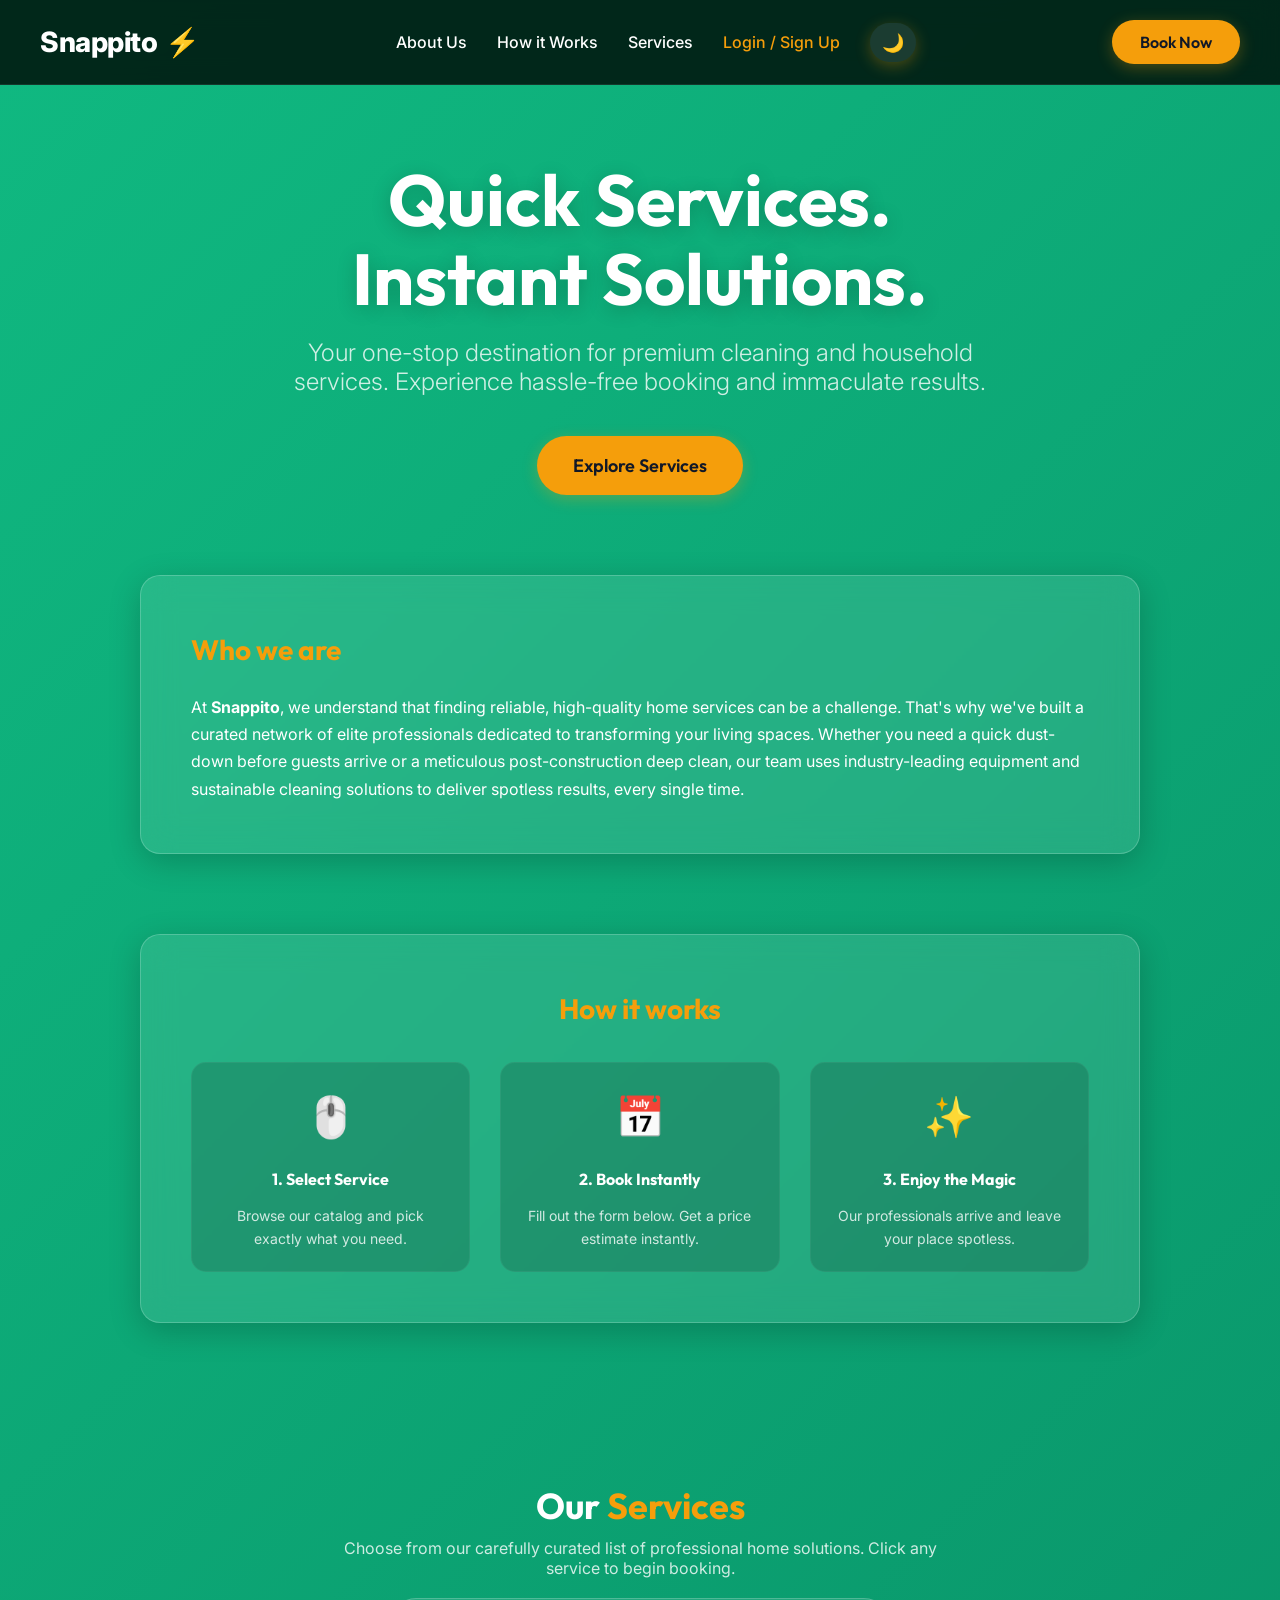
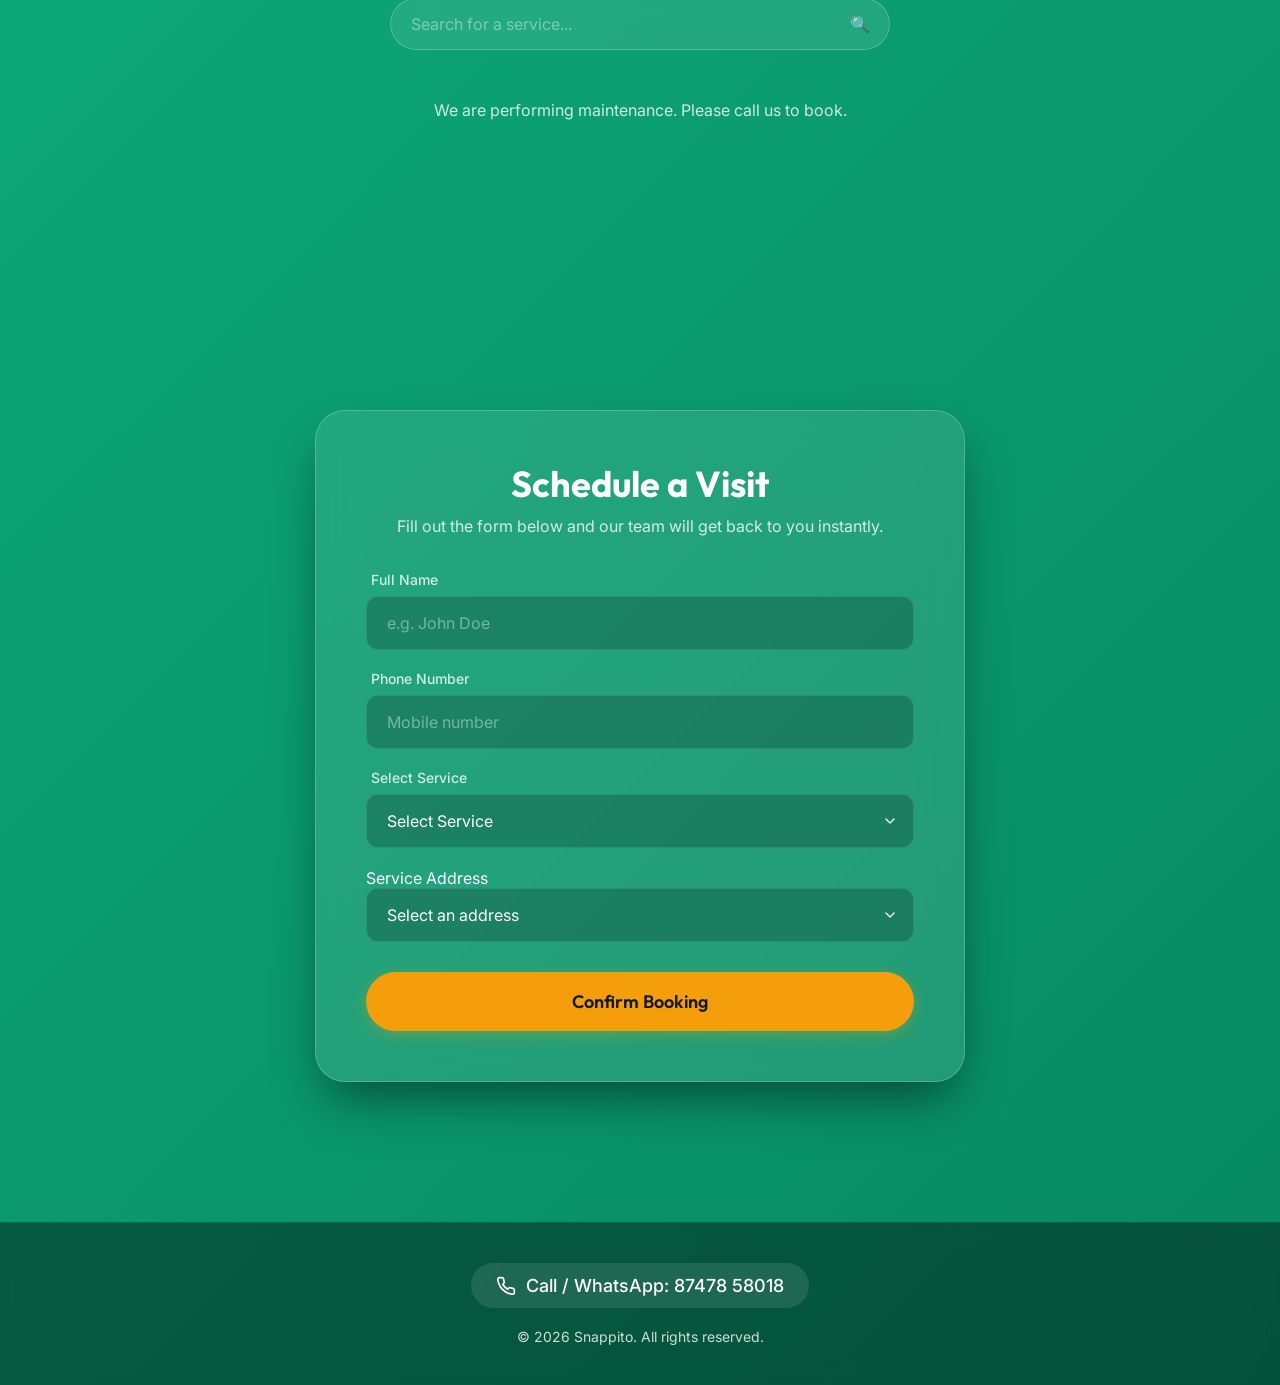
==== index.html @ 1e93a0d1 "chore: remove website qr code due to logical loop" ====
<!DOCTYPE html>
<html lang="en">
<head>
  <meta charset="UTF-8">
  <meta name="viewport" content="width=device-width, initial-scale=1.0">
  <title>Snappito - Quick Services. Instant Solutions.</title>
  <meta name="description" content="Snappito provides fast, reliable, and premium home cleaning and special services. Book online instantly!">
  
  <!-- Google Fonts -->
  <link rel="preconnect" href="https://fonts.googleapis.com">
  <link rel="preconnect" href="https://fonts.gstatic.com" crossorigin>
  <link href="https://fonts.googleapis.com/css2?family=Outfit:wght@400;600;800&family=Inter:wght@300;400;500&display=swap" rel="stylesheet">
  <link rel="stylesheet" href="toast.css">
  
  <style>
    :root {
      --primary: #10b981;
      --secondary: #f59e0b;
      --text-main: #ffffff;
      --text-muted: rgba(255, 255, 255, 0.8);
      --glass-bg: rgba(255, 255, 255, 0.1);
      --glass-border: rgba(255, 255, 255, 0.2);
      --bg-gradient: linear-gradient(-45deg, #022c22, #064e3b, #047857, #10b981);
      --bg-fallback: #022c22;
      --glass-shadow: 0 8px 32px 0 rgba(0, 0, 0, 0.2);
    }

    body.light-theme {
      --text-main: #1a2e22;
      --text-muted: #4b6355;
      --glass-bg: rgba(255, 255, 255, 0.6);
      --glass-border: rgba(16, 185, 129, 0.2);
      --bg-gradient: linear-gradient(-45deg, #ecfdf5, #d1fae5, #a7f3d0, #6ee7b7);
      --bg-fallback: #ecfdf5;
    }

    * {
      box-sizing: border-box;
      margin: 0;
      padding: 0;
      scroll-behavior: smooth;
    }

    body {
      font-family: 'Inter', sans-serif;
      color: var(--text-main);
      background-color: var(--bg-fallback);
      background-image: var(--bg-gradient);
      background-size: 400% 400%;
      animation: gradientBG 15s ease infinite;
      will-change: background-position;
      min-height: 100vh;
      overflow-x: hidden;
      margin: 0;
      transition: background 0.3s, color 0.3s;
    }

    @keyframes gradientBG {
      0% { background-position: 0% 50%; }
      50% { background-position: 100% 50%; }
      100% { background-position: 0% 50%; }
    }

    h1, h2, h3, h4, h5, h6 {
      font-family: 'Outfit', sans-serif;
    }

    nav {
      position: fixed;
      top: 0;
      width: 100%;
      padding: 20px 40px;
      display: flex;
      justify-content: space-between;
      align-items: center;
      z-index: 1000;
      background: rgba(1, 28, 18, 0.92);
      backdrop-filter: blur(12px);
      border-bottom: 1px solid rgba(255, 255, 255, 0.08);
      transition: background 0.3s ease, box-shadow 0.3s ease, padding 0.3s ease;
    }

    nav.scrolled {
      background: rgba(1, 22, 14, 0.97);
      box-shadow: 0 4px 30px rgba(0, 0, 0, 0.4);
      padding: 14px 40px;
    }

    .logo {
      font-size: 28px;
      font-weight: 800;
      letter-spacing: -0.5px;
      display: flex;
      align-items: center;
      gap: 8px;
      text-decoration: none;
      color: white;
    }

    .logo span { color: var(--secondary); }

    .nav-links {
      display: flex;
      gap: 30px;
      align-items: center;
    }

    .nav-link {
      color: white;
      text-decoration: none;
      font-weight: 500;
      font-size: 16px;
      transition: color 0.3s ease;
    }

    .nav-link:hover {
      color: var(--secondary);
    }

    .btn {
      display: inline-flex;
      align-items: center;
      justify-content: center;
      padding: 12px 28px;
      background: var(--secondary);
      color: #111827;
      font-weight: 600;
      font-family: 'Outfit', sans-serif;
      border-radius: 50px;
      text-decoration: none;
      border: none;
      cursor: pointer;
      transition: all 0.3s cubic-bezier(0.4, 0, 0.2, 1);
      box-shadow: 0 4px 15px rgba(245, 158, 11, 0.3);
    }

    .btn:hover {
      background: #fbbf24;
      transform: translateY(-2px);
      box-shadow: 0 8px 25px rgba(245, 158, 11, 0.4);
    }

    /* Hero Section */
    header.hero {
      text-align: center;
      padding: 160px 20px 80px;
      max-width: 800px;
      margin: 0 auto;
    }

    .hero h1 {
      font-size: clamp(40px, 8vw, 72px);
      line-height: 1.1;
      margin-bottom: 20px;
      text-shadow: 0 4px 20px rgba(0,0,0,0.2);
    }

    .hero p {
      font-size: clamp(18px, 3vw, 24px);
      color: var(--text-muted);
      margin-bottom: 40px;
      font-weight: 300;
    }

    .container {
      padding: 0 20px 60px;
      max-width: 1200px;
      margin: 0 auto;
    }
    
    .section-title {
      font-size: 36px;
      text-align: center;
      margin: 80px 0 40px;
      position: relative;
    }

    /* Info Sections (About & How it works) */
    .info-section {
      background: var(--glass-bg);
      backdrop-filter: blur(16px);
      border: 1px solid var(--glass-border);
      border-radius: 20px;
      padding: 50px;
      margin: 0 auto 80px;
      max-width: 1000px;
      box-shadow: var(--glass-shadow);
      line-height: 1.7;
      scroll-margin-top: 90px;
    }
    
    .info-section h3 {
      font-size: 28px;
      margin-bottom: 20px;
      color: var(--secondary);
    }
    
    .steps-grid {
      display: grid;
      grid-template-columns: repeat(auto-fit, minmax(200px, 1fr));
      gap: 30px;
      margin-top: 30px;
    }
    
    .step-card {
      text-align: center;
      padding: 20px;
      background: rgba(0,0,0,0.15);
      border-radius: 15px;
      border: 1px solid rgba(255,255,255,0.05);
    }
    
    .step-card .icon {
      font-size: 40px;
      margin-bottom: 15px;
    }

    /* Categories & Cards */
    .category {
      margin-top: 60px;
      opacity: 0;
      transform: translateY(30px);
      transition: all 0.6s ease-out;
    }

    .category.visible {
      opacity: 1;
      transform: translateY(0);
    }

    .category h2 {
      font-size: 32px;
      margin-bottom: 30px;
      display: flex;
      align-items: center;
      gap: 12px;
    }
    
    .category h2::before {
      content: '';
      display: block;
      width: 6px;
      height: 32px;
      background: var(--secondary);
      border-radius: 4px;
    }

    .services-grid {
      display: grid;
      grid-template-columns: repeat(auto-fill, minmax(280px, 1fr));
      gap: 25px;
    }

    .service {
      background: var(--glass-bg);
      backdrop-filter: blur(16px);
      -webkit-backdrop-filter: blur(16px);
      border: 1px solid var(--glass-border);
      border-radius: 20px;
      padding: 30px;
      transition: all 0.4s cubic-bezier(0.175, 0.885, 0.32, 1.275);
      box-shadow: var(--glass-shadow);
      display: flex;
      flex-direction: column;
      justify-content: space-between;
      min-height: 160px;
      cursor: pointer;
      position: relative;
    }
    
    .service::after {
      content: 'Click to Book ➔';
      position: absolute;
      bottom: 25px;
      right: 30px;
      font-size: 13px;
      color: var(--secondary);
      opacity: 0;
      transition: opacity 0.3s ease;
      font-weight: 600;
    }

    .service:hover {
      background: rgba(255, 255, 255, 0.12);
      transform: translateY(-8px) scale(1.02);
      border-color: rgba(255, 255, 255, 0.3);
      box-shadow: 0 15px 40px rgba(0, 0, 0, 0.3);
    }
    
    .service:hover::after {
      opacity: 1;
    }

    .service h3 {
      font-size: 20px;
      margin-bottom: 10px;
      font-weight: 600;
    }

    .price {
      color: var(--secondary);
      font-weight: 600;
      font-size: 18px;
      display: inline-block;
      margin-top: auto;
      padding-top: 15px;
      border-top: 1px solid rgba(255,255,255,0.1);
      width: 100%;
    }

    /* Dynamic Service Cards (from /api/services) */
    .grid {
      display: grid;
      grid-template-columns: repeat(auto-fill, minmax(280px, 1fr));
      gap: 25px;
      padding: 10px 0;
    }

    .card {
      background: var(--glass-bg);
      backdrop-filter: blur(16px);
      -webkit-backdrop-filter: blur(16px);
      border: 1px solid var(--glass-border);
      border-radius: 20px;
      overflow: hidden;
      cursor: pointer;
      transition: transform 0.35s cubic-bezier(0.175, 0.885, 0.32, 1.275), box-shadow 0.35s ease, border-color 0.3s ease;
      box-shadow: 0 8px 32px rgba(0,0,0,0.2);
      display: flex;
      flex-direction: column;
    }

    .card:hover {
      transform: translateY(-8px) scale(1.02);
      border-color: var(--primary);
      box-shadow: 0 20px 50px rgba(0,0,0,0.35);
    }

    .card-img {
      width: 100%;
      height: 180px;
      background-size: cover;
      background-position: center;
    }

    .card-content {
      padding: 20px;
      display: flex;
      flex-direction: column;
      flex: 1;
    }

    .card-content h3 {
      font-size: 19px;
      font-weight: 700;
      margin-bottom: 8px;
      color: var(--text-main);
    }

    .card-content p {
      color: var(--text-muted);
      font-size: 14px;
      line-height: 1.5;
      flex: 1;
    }

    .card-content .price {
      border-top: 1px solid var(--glass-border);
      margin-top: 15px;
    }

    /* Booking Section */
    #booking {
      position: relative;
      padding: 80px 20px;
      margin-top: 60px;
      opacity: 0;
      transform: translateY(30px);
      transition: all 0.6s ease-out;
    }

    #booking.visible {
      opacity: 1;
      transform: translateY(0);
    }

    .booking-wrapper {
      max-width: 650px;
      margin: 0 auto;
      background: var(--glass-bg);
      backdrop-filter: blur(20px);
      -webkit-backdrop-filter: blur(20px);
      border: 1px solid var(--glass-border);
      border-radius: 30px;
      padding: 50px;
      box-shadow: 0 25px 50px -12px rgba(0, 0, 0, 0.5);
    }

    .booking-wrapper h2 {
      text-align: center;
      font-size: 36px;
      margin-bottom: 10px;
    }

    .booking-wrapper p.subtitle {
      text-align: center;
      color: var(--text-muted);
      margin-bottom: 35px;
    }

    form {
      display: flex;
      flex-direction: column;
      gap: 20px;
    }

    .input-group {
      display: flex;
      flex-direction: column;
      gap: 8px;
    }

    .input-group label {
      font-size: 14px;
      font-weight: 500;
      color: var(--text-muted);
      padding-left: 5px;
    }

    input, textarea, select {
      width: 100%;
      padding: 16px 20px;
      background: rgba(0, 0, 0, 0.2);
      color: white;
      border-radius: 12px;
      border: 1px solid rgba(255,255,255,0.1);
      font-family: 'Inter', sans-serif;
      font-size: 16px;
      transition: all 0.3s ease;
      appearance: none; 
    }

    select {
      background-image: url("data:image/svg+xml;charset=UTF-8,%3csvg xmlns='http://www.w3.org/2000/svg' viewBox='0 0 24 24' fill='none' stroke='white' stroke-width='2' stroke-linecap='round' stroke-linejoin='round'%3e%3cpolyline points='6 9 12 15 18 9'%3e%3c/polyline%3e%3c/svg%3e");
      background-repeat: no-repeat;
      background-position: right 15px center;
      background-size: 16px;
    }

    select option, select optgroup {
      background: #022c22;
      color: white;
    }

    input::placeholder, textarea::placeholder {
      color: rgba(255,255,255,0.4);
    }

    input:focus, textarea:focus, select:focus {
      outline: none;
      border-color: var(--primary);
      background: rgba(0, 0, 0, 0.3);
      box-shadow: 0 0 0 3px rgba(16, 185, 129, 0.2);
    }

    textarea {
      resize: vertical;
      min-height: 120px;
    }

    .dynamic-price-box {
      margin-top: -10px;
      padding: 12px 15px;
      background: rgba(245, 158, 11, 0.1);
      border: 1px solid rgba(245, 158, 11, 0.3);
      border-radius: 8px;
      color: var(--secondary);
      font-size: 14px;
      display: none;
      align-items: center;
      gap: 8px;
      animation: fadeIn 0.3s ease;
    }

    @keyframes fadeIn {
      from { opacity: 0; transform: translateY(-5px); }
      to { opacity: 1; transform: translateY(0); }
    }

    .submit-btn {
      width: 100%;
      margin-top: 10px;
      padding: 18px;
      font-size: 18px;
    }
    
    .submit-btn:disabled {
      opacity: 0.7;
      cursor: not-allowed;
      transform: none;
      box-shadow: none;
    }

    /* Footer */
    footer {
      text-align: center;
      padding: 40px 20px;
      margin-top: 60px;
      background: rgba(0,0,0,0.4);
      backdrop-filter: blur(10px);
      border-top: 1px solid rgba(255,255,255,0.05);
    }

    body.light-theme footer {
      background: #064e3b;
      border-top: 1px solid #047857;
      color: #d1fae5;
    }

    body.light-theme footer p,
    body.light-theme footer small {
      color: #a7f3d0;
    }

    .contact-bubble {
      display: inline-flex;
      align-items: center;
      gap: 10px;
      padding: 12px 25px;
      background: rgba(255,255,255,0.1);
      border-radius: 50px;
      font-size: 18px;
      font-weight: 500;
      transition: background 0.3s ease;
      cursor: pointer;
    }

    .contact-bubble:hover {
      background: rgba(255,255,255,0.2);
    }

    /* Responsive */
    @media (max-width: 768px) {
      nav { padding: 15px 20px; }
      nav.scrolled { padding: 15px 20px; }
      .nav-links { display: none; } /* hide links on mobile for simplicity, or keep a hamburger menu */
      .logo { font-size: 24px; }
      .btn { padding: 10px 20px; font-size: 14px; }
      
      .booking-wrapper {
        padding: 30px 20px;
        border-radius: 20px;
      }
      
      .category h2 { font-size: 28px; }
      .info-section { padding: 30px 20px; }
    }
  </style>
</head>

<body id="top">

<nav id="navbar">
  <a href="/" class="logo">Snappito<span>⚡</span></a>
  <div class="nav-links">
    <a href="#about" class="nav-link">About Us</a>
    <a href="#how-it-works" class="nav-link">How it Works</a>
    <a href="#services" class="nav-link">Services</a>
    <a href="/login" class="nav-link" id="nav-login" style="color: var(--secondary);">Login / Sign Up</a>
    <button id="theme-toggle" class="btn" style="background: var(--glass-bg); padding: 8px 12px; font-size: 18px;">🌙</button>
  </div>
  <a href="#booking" class="btn" id="nav-action-btn">Book Now</a>
</nav>

<header class="hero">
  <h1>Quick Services.<br>Instant Solutions.</h1>
  <p>Your one-stop destination for premium cleaning and household services. Experience hassle-free booking and immaculate results.</p>
  <a href="#services" class="btn" style="padding: 18px 36px; font-size: 18px;">Explore Services</a>
</header>

<main class="container">

  <!-- About Us Section -->
  <section id="about" class="info-section scroll-anim">
    <h3>Who we are</h3>
    <p>At <strong>Snappito</strong>, we understand that finding reliable, high-quality home services can be a challenge. That's why we've built a curated network of elite professionals dedicated to transforming your living spaces. Whether you need a quick dust-down before guests arrive or a meticulous post-construction deep clean, our team uses industry-leading equipment and sustainable cleaning solutions to deliver spotless results, every single time.</p>
  </section>
  
  <!-- How it works Section -->
  <section id="how-it-works" class="info-section scroll-anim">
    <h3 style="text-align: center;">How it works</h3>
    <div class="steps-grid">
      <div class="step-card">
        <div class="icon">🖱️</div>
        <h4>1. Select Service</h4>
        <p style="font-size: 14px; color: var(--text-muted); margin-top: 10px;">Browse our catalog and pick exactly what you need.</p>
      </div>
      <div class="step-card">
        <div class="icon">📅</div>
        <h4>2. Book Instantly</h4>
        <p style="font-size: 14px; color: var(--text-muted); margin-top: 10px;">Fill out the form below. Get a price estimate instantly.</p>
      </div>
      <div class="step-card">
        <div class="icon">✨</div>
        <h4>3. Enjoy the Magic</h4>
        <p style="font-size: 14px; color: var(--text-muted); margin-top: 10px;">Our professionals arrive and leave your place spotless.</p>
      </div>
    </div>
  </section>

  <section id="services" class="container" style="padding: 80px 20px; scroll-margin-top: 90px;">
    <div style="text-align: center; margin-bottom: 20px;">
      <h2 style="font-family: 'Outfit'; font-size: 36px;">Our <span style="color: var(--secondary)">Services</span></h2>
      <p style="color: var(--text-muted); max-width: 600px; margin: 10px auto;">Choose from our carefully curated list of professional home solutions. Click any service to begin booking.</p>
    </div>
    <div style="max-width: 500px; margin: 0 auto 40px; position: relative;">
      <input type="text" id="service-search" placeholder="Search for a service..."
             style="width: 100%; padding: 15px 45px 15px 20px; border-radius: 50px; background: var(--glass-bg); border: 1px solid var(--glass-border); color: var(--text-main); font-size: 16px; backdrop-filter: blur(10px);">
      <span style="position: absolute; right: 20px; top: 50%; transform: translateY(-50%); color: var(--text-muted);">🔍</span>
    </div>
    <div class="grid" id="services-grid">
      <p style="color: var(--text-muted); grid-column: 1 / -1; text-align: center;">Loading services...</p>
    </div>
  </section>

</main>

<!-- Booking Form -->
<section id="booking" class="scroll-anim">
  <div class="booking-wrapper">
    <h2>Schedule a Visit</h2>
    <p class="subtitle">Fill out the form below and our team will get back to you instantly.</p>

    <form action="https://formsubmit.co/snappito04@gmail.com" method="POST" id="main-form">
      <input type="hidden" name="_captcha" value="false">
      <input type="hidden" name="_subject" value="New Snappito Booking">
      <input type="hidden" name="_next" value="">

      <div class="input-group">
        <label for="name">Full Name</label>
        <input type="text" id="name" name="Name" placeholder="e.g. John Doe" required>
      </div>

      <div class="input-group">
        <label for="phone">Phone Number</label>
        <input type="tel" id="phone" name="Phone" placeholder="Mobile number" required pattern="[0-9]{10,12}" title="Please enter a valid 10 to 12 digit phone number">
      </div>

      <div class="input-group">
        <label for="service">Select Service</label>
        <select id="service" name="Service" required onchange="calculatePrice()">

  <option value="">Select Service</option>

  <optgroup label="Basic Cleaning">
    <option>Sweeping & Mopping</option>
    <option>Dusting</option>
    <option>Kitchen Basic Clean</option>
    <option>Bathroom Basic Clean</option>
  </optgroup>

  <optgroup label="Deep Cleaning">
    <option>Full Home Deep Cleaning</option>
    <option>Kitchen Deep Cleaning</option>
    <option>Bathroom Deep Cleaning</option>
  </optgroup>

  <optgroup label="Upholstery Cleaning">
    <option>Sofa Cleaning</option>
    <option>Carpet Cleaning</option>
    <option>Mattress Cleaning</option>
    <option>Curtain Cleaning</option>
  </optgroup>

  <optgroup label="Kitchen & Bathroom Special">
    <option>Chimney Cleaning</option>
    <option>Sink Descaling</option>
    <option>Toilet Stain Removal</option>
  </optgroup>

  <optgroup label="Move Services">
    <option>Move-in Cleaning</option>
    <option>Move-out Cleaning</option>
  </optgroup>

  <optgroup label="Special Services">
    <option>Water Tank Cleaning</option>
    <option>Window Glass Cleaning</option>
    <option>Post Construction Cleaning</option>
    <option>Solar Panel Cleaning</option>
  </optgroup>

</select>
        <div id="price-indicator" class="dynamic-price-box">
          <svg xmlns="http://www.w3.org/2000/svg" width="16" height="16" viewBox="0 0 24 24" fill="none" stroke="currentColor" stroke-width="2" stroke-linecap="round" stroke-linejoin="round"><circle cx="12" cy="12" r="10"></circle><line x1="12" y1="8" x2="12" y2="12"></line><line x1="12" y1="16" x2="12.01" y2="16"></line></svg>
          Estimated Cost: <strong id="price-val">-</strong>
        </div>
      </div>

      <div class="form-group">
          <label>Service Address</label>
          <select id="booking-address" onchange="handleAddressChange(this.value)">
            <option value="">Select an address</option>
            <option value="new">+ Add New Address</option>
          </select>
        </div>

        <!-- Inline Smart Address Form -->
        <div id="inline-address-container" style="display: none; margin-top: 15px; padding: 15px; background: rgba(255,255,255,0.03); border: 1px dashed var(--glass-border); border-radius: 12px;">
          <div style="display: grid; grid-template-columns: 1fr 1fr; gap: 10px;">
            <div class="form-group">
              <label style="font-size: 11px;">Pincode</label>
              <input type="text" id="inline-addr-zip" placeholder="XXXXXX" oninput="fetchAddressFromPincodeInline(this.value)" style="padding: 8px; font-size: 13px;">
              <small id="inline-pincode-status" style="display: block; font-size: 10px; opacity: 0.7;"></small>
            </div>
            <div class="form-group">
              <label style="font-size: 11px;">Label (e.g. Home)</label>
              <input type="text" id="inline-addr-label" placeholder="Home/Work" style="padding: 8px; font-size: 13px;">
            </div>
            <div class="form-group" style="grid-column: span 2;">
              <label style="font-size: 11px;">Address Line</label>
              <input type="text" id="inline-addr-line" placeholder="Street/Building" style="padding: 8px; font-size: 13px;">
            </div>
            <div class="form-group">
              <label style="font-size: 11px;">City</label>
              <input type="text" id="inline-addr-city" style="padding: 8px; font-size: 13px;">
            </div>
            <div class="form-group">
              <label style="font-size: 11px;">State</label>
              <input type="text" id="inline-addr-state" style="padding: 8px; font-size: 13px;">
            </div>
          </div>
        </div>

      <button type="submit" class="btn submit-btn" id="submit-btn-form">Confirm Booking</button>
    </form>
  </div>
</section>

<footer id="contact">
  <div class="contact-bubble" onclick="window.location.href='tel:8747858018'">
    <svg xmlns="http://www.w3.org/2000/svg" width="20" height="20" viewBox="0 0 24 24" fill="none" stroke="currentColor" stroke-width="2" stroke-linecap="round" stroke-linejoin="round"><path d="M22 16.92v3a2 2 0 0 1-2.18 2 19.79 19.79 0 0 1-8.63-3.07 19.5 19.5 0 0 1-6-6 19.79 19.79 0 0 1-3.07-8.67A2 2 0 0 1 4.11 2h3a2 2 0 0 1 2 1.72 12.84 12.84 0 0 0 .7 2.81 2 2 0 0 1-.45 2.11L8.09 9.91a16 16 0 0 0 6 6l1.27-1.27a2 2 0 0 1 2.11-.45 12.84 12.84 0 0 0 2.81.7A2 2 0 0 1 22 16.92z"></path></svg>
    Call / WhatsApp: 87478 58018
  </div>
  <p style="margin-top: 20px; color: var(--text-muted); font-size: 14px;">© 2026 Snappito. All rights reserved.</p>
</footer>

<script src="config.js"></script>
<script src="toast.js"></script>
<script>
  // 1. Sticky Navbar
  const navbar = document.getElementById('navbar');
  window.addEventListener('scroll', () => {
    if (window.scrollY > 50) {
      navbar.classList.add('scrolled');
    } else {
      navbar.classList.remove('scrolled');
    }
  });

  // 2. Scroll Animations (Intersection Observer)
  const observerOptions = {
    threshold: 0.1,
    rootMargin: "0px 0px -50px 0px"
  };

  const observer = new IntersectionObserver((entries) => {
    entries.forEach(entry => {
      if (entry.isIntersecting) {
        entry.target.classList.add('visible');
        observer.unobserve(entry.target);
      }
    });
  }, observerOptions);

  document.querySelectorAll('.scroll-anim').forEach((el) => {
    observer.observe(el);
  });

  // 3. Dynamic Price Mapping logic
  const serviceSelect = document.getElementById('service');
  const priceIndicator = document.getElementById('price-indicator');
  const priceVal = document.getElementById('price-val');

  function updatePriceIndicator() {
    const selectedOption = serviceSelect.options[serviceSelect.selectedIndex];
    if(selectedOption && selectedOption.hasAttribute('data-price')) {
      const price = selectedOption.getAttribute('data-price');
      priceVal.textContent = price;
      priceIndicator.style.display = 'flex';
    } else {
      priceIndicator.style.display = 'none';
    }
  }

  serviceSelect.addEventListener('change', updatePriceIndicator);

  // 4. Set Next URL dynamically so FormSubmit redirects back smoothly
  const nextInput = document.querySelector('input[name="_next"]');
  nextInput.value = window.location.href;

  // 5. Make ALL Service Cards Clickable to Autofill and AutoScroll
  function selectService(serviceId, price) {
    serviceSelect.value = serviceId;
    updatePriceIndicator();
    document.getElementById('booking').scrollIntoView({ behavior: 'smooth' });
    serviceSelect.style.borderColor = 'var(--secondary)';
    serviceSelect.style.boxShadow = '0 0 0 3px rgba(245, 158, 11, 0.2)';
    setTimeout(() => {
      serviceSelect.style.borderColor = 'rgba(255,255,255,0.1)';
      serviceSelect.style.boxShadow = 'none';
    }, 1500);
  }

  // 6. Form Submission Interactivity & Backend API Integration
  const form = document.getElementById('main-form');
  const submitBtn = document.getElementById('submit-btn-form');

  form.addEventListener('submit', async function(e) {
    if(form.checkValidity()) {
      submitBtn.textContent = 'Processing Booking...';
      submitBtn.disabled = true;
      submitBtn.style.background = '#6b7280'; 
      submitBtn.style.color = '#ffffff';

      const token = localStorage.getItem('token');
      
      const addrSelect = document.getElementById('booking-address');
      let finalAddress = '';
      
      if(addrSelect.value === 'new') {
        const label = document.getElementById('inline-addr-label').value;
        const line1 = document.getElementById('inline-addr-line').value;
        const city = document.getElementById('inline-addr-city').value;
        const state = document.getElementById('inline-addr-state').value;
        const zip = document.getElementById('inline-addr-zip').value;
        
        if(!line1 || !city || !zip) {
          showToast('Please complete the new address fields', 'error');
          return;
        }
        
        // Construct string for booking
        finalAddress = `${label ? '['+label.toUpperCase()+'] ' : ''}${line1}, ${city} - ${zip}`;
        
        // Save to backend if logged in
        if(token) {
          try {
            await fetch(`${API_BASE_URL}/api/user/addresses`, {
              method: 'POST',
              headers: { 'Authorization': `Bearer ${token}`, 'Content-Type': 'application/json' },
              body: JSON.stringify({ label, line1, city, state, zipcode: zip, country: 'India' })
            });
          } catch(e) { console.error('Address save failed', e); }
        }
      } else if (addrSelect.value) {
        // Get the full text from the selected option (including the address)
        finalAddress = addrSelect.options[addrSelect.selectedIndex].text;
      } else {
        showToast('Please select or add an address', 'error');
        return;
      }

      const bookingData = {
        service_id: document.getElementById('service').value,
        scheduled_time: document.getElementById('date').value + 'T' + document.getElementById('time').value + ':00',
        address: finalAddress,
        instructions: 'Booked via Website UI'
      };

      if (!token) {
         showToast('Please login to book services.', 'warning');
         setTimeout(() => { window.location.href = '/login'; }, 1000);
         return;
      }

      submitBtn.textContent = 'Processing...';
      submitBtn.disabled = true;

      try {
        const res = await fetch(`${API_BASE_URL}/api/service/book`, {
          method: 'POST',
          headers: { 'Content-Type': 'application/json', 'Authorization': `Bearer ${token}` },
          body: JSON.stringify(bookingData)
        });
        
        if(res.ok) {
          showToast('Booking Confirmed!', 'success');
          setTimeout(() => { window.location.href = '/dashboard'; }, 1500);
        } else {
          showToast('Booking failed. Please try again.', 'error');
          submitBtn.textContent = 'Confirm Booking';
          submitBtn.disabled = false;
        }
      } catch(error) {
        showToast('Connection error.', 'error');
        submitBtn.textContent = 'Confirm Booking';
        submitBtn.disabled = false;
      }
    }
  });

  // Smart Address Logic
  window.handleAddressChange = function(val) {
    const container = document.getElementById('inline-address-container');
    container.style.display = (val === 'new') ? 'block' : 'none';
  };

  window.fetchAddressFromPincodeInline = async function(pincode) {
    const status = document.getElementById('inline-pincode-status');
    const cityInput = document.getElementById('inline-addr-city');
    const stateInput = document.getElementById('inline-addr-state');

    if (pincode.length === 6) {
      status.innerText = 'Searching...';
      try {
        const res = await fetch(`https://api.postalpincode.in/pincode/${pincode}`);
        const data = await res.json();
        if (data[0].Status === 'Success') {
          const postOffice = data[0].PostOffice[0];
          cityInput.value = postOffice.District;
          stateInput.value = postOffice.State;
          status.innerText = '✓ Success';
          status.style.color = 'var(--primary)';
        } else {
          status.innerText = 'Not found';
          status.style.color = '#ef4444';
        }
      } catch (e) { status.innerText = 'Error'; }
    } else { status.innerText = ''; }
  };

  async function checkAuthState() {
    const token = localStorage.getItem('token');
    if (token) {
      document.getElementById('nav-login').style.display = 'none';
      const actionBtn = document.getElementById('nav-action-btn');
      actionBtn.textContent = 'Dashboard';
      actionBtn.href = '/dashboard';
      actionBtn.style.background = 'rgba(255, 255, 255, 0.15)';
      actionBtn.style.color = '#ffffff';
      actionBtn.style.fontWeight = '800';
      actionBtn.style.border = '1px solid rgba(255, 255, 255, 0.3)';
      actionBtn.style.boxShadow = '0 4px 15px rgba(0, 0, 0, 0.2)';
      
      try {
        const response = await fetch(`${API_BASE_URL}/api/user/profile`, {
          headers: { 'Authorization': `Bearer ${token}` }
        });
        if(response.ok) {
          const user = await response.json();
          if(user.full_name) document.getElementById('name').value = user.full_name;
          if(user.phone) document.getElementById('phone').value = user.phone;
          
          // Load Addresses into Booking Dropdown
          const addrRes = await fetch(`${API_BASE_URL}/api/user/addresses`, {
            headers: { 'Authorization': `Bearer ${token}` }
          });
          if(addrRes.ok) {
            const addresses = await addrRes.json();
            const select = document.getElementById('booking-address');
            // Keep "Select an address" and "+ Add New Address"
            const options = addresses.map(addr => {
              const label = addr.label ? `[${addr.label.toUpperCase()}] ` : '';
              const text = `${label}${addr.line1}, ${addr.city} (${addr.zipcode})`;
              return `<option value="${addr.id}" ${addr.is_default ? 'selected' : ''}>${text}</option>`;
            });
            
            select.innerHTML = '<option value="">Select an address</option>' + 
                               options.join('') + 
                               '<option value="new">+ Add New Address</option>';
            
            // If default address is selected, ensure inline form is hidden
            if(select.value !== 'new' && select.value !== '') {
               handleAddressChange(select.value);
            }
          }
        }
      } catch(e) {}
    }
  }
  checkAuthState();
  
  // 8. Dynamic Service Loading
  let allServices = [];
  async function loadServices(query = '') {
    try {
      const url = query ? `${API_BASE_URL}/api/search?q=${encodeURIComponent(query)}` : `${API_BASE_URL}/api/services`;
      const res = await fetch(url);
      if(res.ok) {
        const data = await res.json();
        const grid = document.getElementById('services-grid');
        const select = document.getElementById('service');
        
        let services = [];
        if (query) {
          services = data;
        } else {
          data.categories.forEach(cat => services.push(...cat.services));
          allServices = services;
        }
        
        grid.innerHTML = '';
        if (!query) select.innerHTML = '<option value="" disabled selected>— Choose specialized cleaning —</option>';
        
        if (services.length === 0) {
          grid.innerHTML = '<p style="text-align: center; color: var(--text-muted); grid-column: 1 / -1;">No services found matching your search.</p>';
          return;
        }

        services.forEach(s => {
           grid.innerHTML += `
            <div class="card" onclick="selectService('${s.id}', ${s.base_price})">
              <div class="card-img" style="background-image: url('${s.image_url || 'https://images.unsplash.com/photo-1556911220-bff31c812dba?auto=format&fit=crop&q=80&w=400'}')"></div>
              <div class="card-content">
                <h3>${s.name}</h3>
                <p>${s.description || 'Professional home service'}</p>
                <div class="price">From ₹${s.base_price}</div>
              </div>
            </div>`;
            
           if (!query) select.innerHTML += `<option value="${s.id}" data-price="${s.base_price}">${s.name} - ₹${s.base_price}</option>`;
        });
      }
    } catch(e) {
      console.log('Error loading services:', e);
      document.getElementById('services-grid').innerHTML = '<p style="text-align: center; color: var(--text-muted); grid-column: 1 / -1;">We are performing maintenance. Please call us to book.</p>';
    }
  }
  loadServices();

  // Search Debounce
  let searchTimeout;
  document.getElementById('service-search').addEventListener('input', function(e) {
    clearTimeout(searchTimeout);
    searchTimeout = setTimeout(() => {
      loadServices(e.target.value);
    }, 300);
  });

  // 9. Theme Toggle
  const themeToggle = document.getElementById('theme-toggle');
  const body = document.body;
  
  if (localStorage.getItem('theme') === 'light') {
    body.classList.add('light-theme');
    themeToggle.textContent = '☀️';
  }

  themeToggle.addEventListener('click', () => {
    body.classList.toggle('light-theme');
    const isLight = body.classList.contains('light-theme');
    themeToggle.textContent = isLight ? '☀️' : '🌙';
    localStorage.setItem('theme', isLight ? 'light' : 'dark');
  });

  // 10. Real-time Form Validation
  document.querySelectorAll('#main-form input, #main-form textarea').forEach(input => {
    input.addEventListener('input', function() {
      if(this.type === 'email' || this.id.toLowerCase().includes('email')) {
        const isValid = /^[^\s@]+@[^\s@]+\.[^\s@]+$/.test(this.value);
        this.style.borderColor = isValid ? 'var(--primary)' : '#ef4444';
      } else if (this.value.trim().length > 2) {
        this.style.borderColor = 'var(--primary)';
      } else {
        this.style.borderColor = 'rgba(255,255,255,0.1)';
      }
    });
  });
</script>


<script>
  window.addEventListener('DOMContentLoaded', () => {
    const p = window.location.pathname.substring(1);
    if (p && document.getElementById(p)) {
      setTimeout(() => document.getElementById(p).scrollIntoView(), 100);
    }
  });
  document.querySelectorAll('a').forEach(a => {
    a.addEventListener('click', function(e) {
      let href = this.getAttribute('href');
      let id = null;
      if (href && (href.startsWith('#') || href.startsWith('/#'))) {
        id = href.replace('/#', '').replace('#', '');
      } else if (href && href.startsWith('/') && href.length > 1) {
        id = href.substring(1);
      }
      
      if (id) {
        let el = document.getElementById(id);
        if (el) {
          e.preventDefault();
          el.scrollIntoView({ behavior: 'smooth' });
          history.pushState(null, null, '/' + id);
        }
      }
    });
  });
</script>
</body>

</html>
---- toast.css ----
#toast-container {
  position: fixed;
  top: 20px;
  right: 20px;
  z-index: 9999;
  display: flex;
  flex-direction: column;
  gap: 10px;
}
.toast {
  background: rgba(2, 44, 34, 0.9);
  backdrop-filter: blur(10px);
  border: 1px solid rgba(255, 255, 255, 0.2);
  color: white;
  padding: 15px 25px;
  border-radius: 10px;
  font-family: 'Inter', sans-serif;
  font-size: 15px;
  font-weight: 500;
  box-shadow: 0 10px 30px rgba(0,0,0,0.5);
  transform: translateX(120%);
  opacity: 0;
  transition: all 0.4s cubic-bezier(0.175, 0.885, 0.32, 1.275);
  display: flex;
  align-items: center;
  gap: 12px;
}
.toast.show {
  transform: translateX(0);
  opacity: 1;
}
.toast-icon {
  font-size: 18px;
}
.toast.success { border-left: 5px solid #10b981; }
.toast.error { border-left: 5px solid #ef4444; }
.toast.info { border-left: 5px solid #3b82f6; }
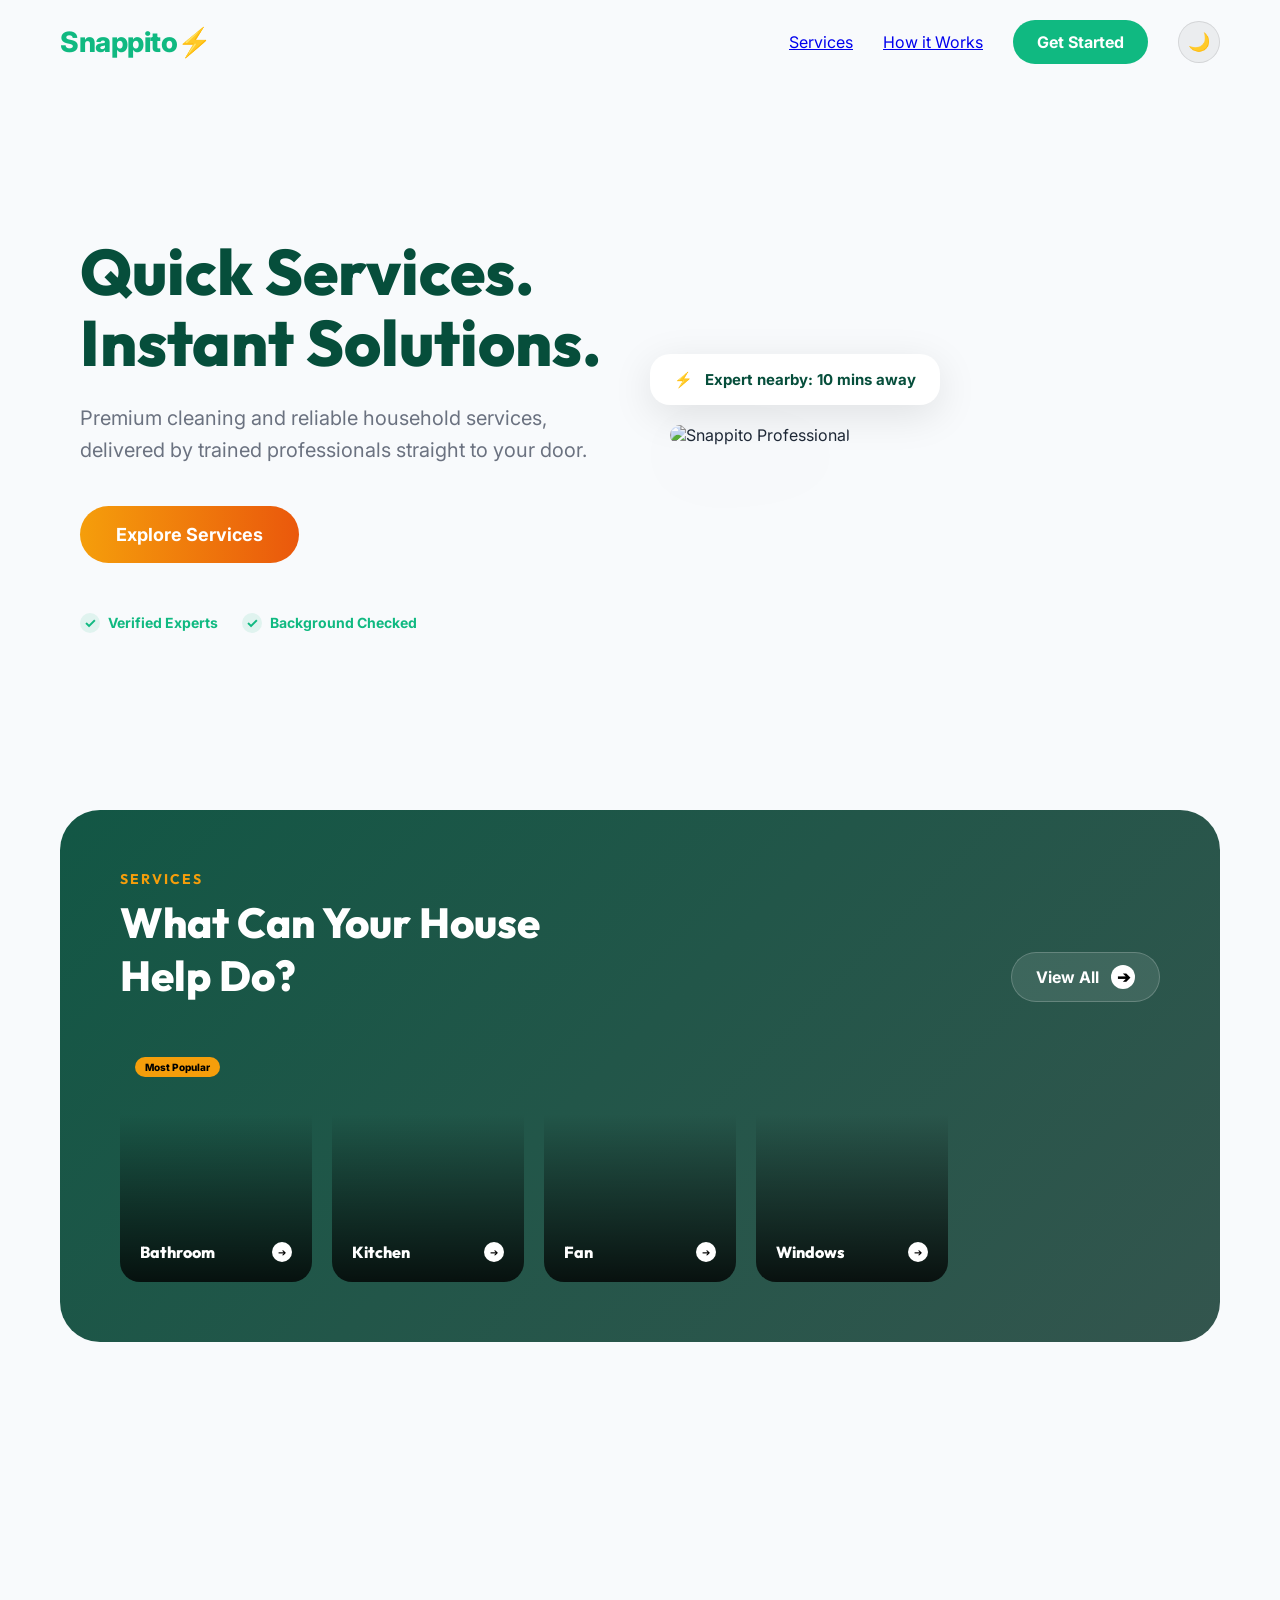
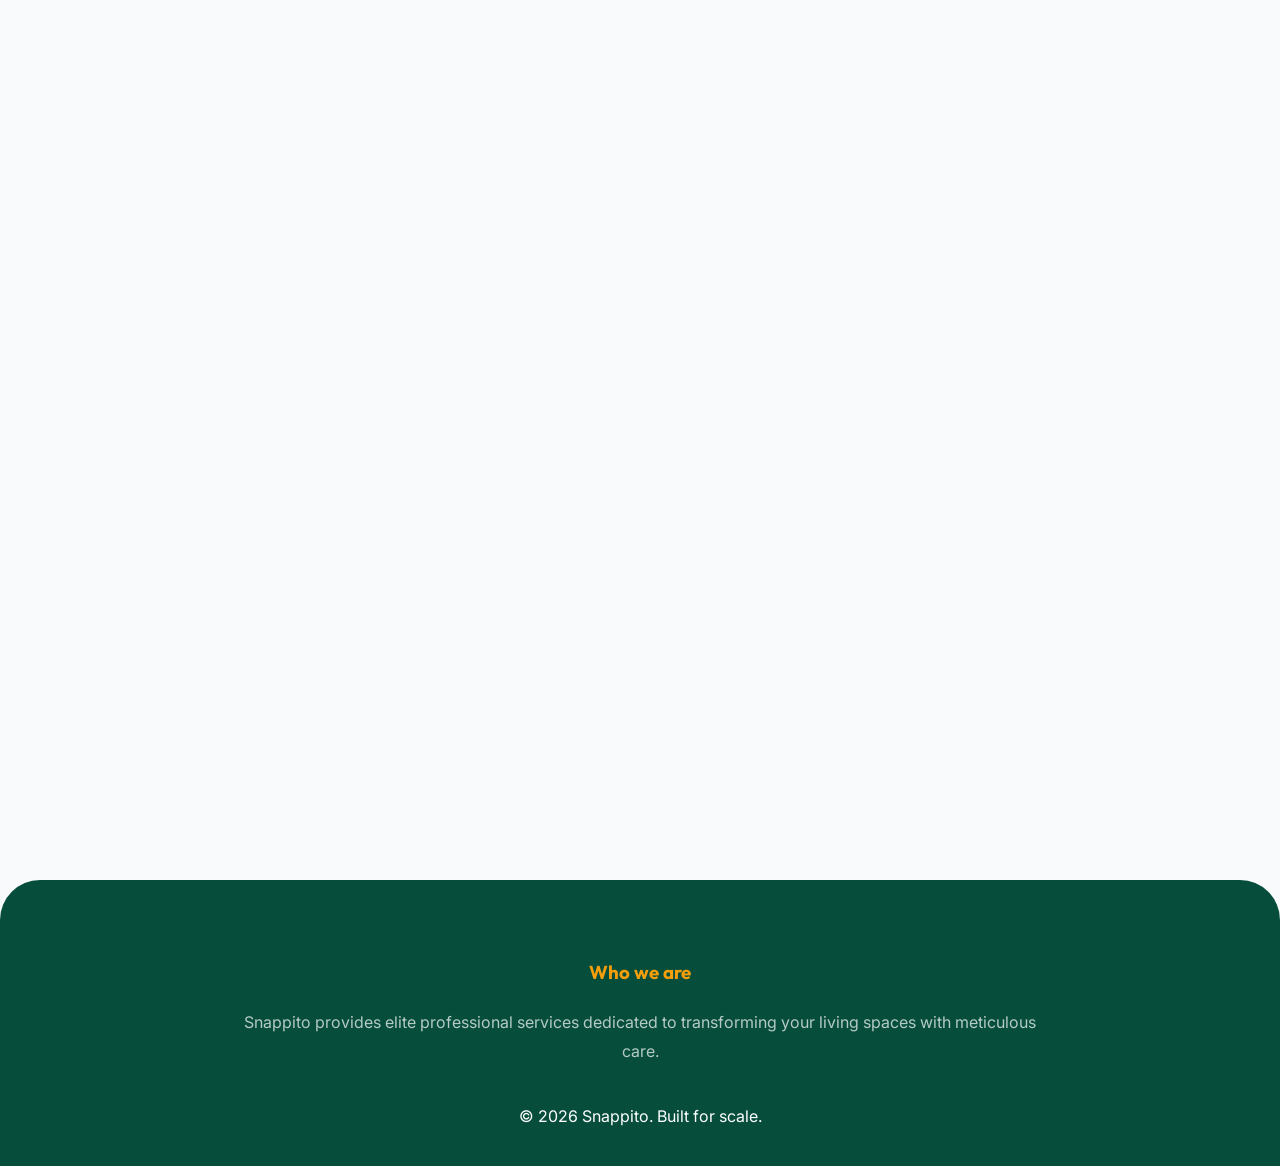
==== commit 82b3eb7a: "feat(dashboard): implement SPA navigation engine, premium theme toggle, and unified nav styling" ====
--- a/index.html
+++ b/index.html
@@ -3,1101 +3,277 @@
 <head>
   <meta charset="UTF-8">
   <meta name="viewport" content="width=device-width, initial-scale=1.0">
-  <title>Snappito - Quick Services. Instant Solutions.</title>
-  <meta name="description" content="Snappito provides fast, reliable, and premium home cleaning and special services. Book online instantly!">
-  
-  <!-- Google Fonts -->
+  <title>Snappito | Premium Home Services</title>
   <link rel="preconnect" href="https://fonts.googleapis.com">
   <link rel="preconnect" href="https://fonts.gstatic.com" crossorigin>
-  <link href="https://fonts.googleapis.com/css2?family=Outfit:wght@400;600;800&family=Inter:wght@300;400;500&display=swap" rel="stylesheet">
-  <link rel="stylesheet" href="toast.css">
-  
+  <link href="https://fonts.googleapis.com/css2?family=Inter:wght@400;500;600;700;800&family=Outfit:wght@700;800&display=swap" rel="stylesheet">
+  <link rel="stylesheet" href="src/components/ui/Toast.css">
   <style>
+    /* ─── Global Variables & Reset ─────────────────────────────── */
     :root {
-      --primary: #10b981;
-      --secondary: #f59e0b;
-      --text-main: #ffffff;
-      --text-muted: rgba(255, 255, 255, 0.8);
-      --glass-bg: rgba(255, 255, 255, 0.1);
-      --glass-border: rgba(255, 255, 255, 0.2);
-      --bg-gradient: linear-gradient(-45deg, #022c22, #064e3b, #047857, #10b981);
-      --bg-fallback: #022c22;
-      --glass-shadow: 0 8px 32px 0 rgba(0, 0, 0, 0.2);
-    }
-
-    body.light-theme {
-      --text-main: #1a2e22;
-      --text-muted: #4b6355;
-      --glass-bg: rgba(255, 255, 255, 0.6);
-      --glass-border: rgba(16, 185, 129, 0.2);
-      --bg-gradient: linear-gradient(-45deg, #ecfdf5, #d1fae5, #a7f3d0, #6ee7b7);
-      --bg-fallback: #ecfdf5;
-    }
-
-    * {
-      box-sizing: border-box;
-      margin: 0;
-      padding: 0;
-      scroll-behavior: smooth;
-    }
-
+      --primary: #10b981;    /* Mint Green */
+      --primary-dark: #059669;
+      --secondary: #f59e0b;  /* Amber */
+      --secondary-dark: #d97706;
+      --bg-dark: #022c22;    /* Dark Forest Green */
+      --glass-bg: rgba(255, 255, 255, 0.05);
+      --glass-border: rgba(255, 255, 255, 0.1);
+      --text-main: #1f2937;
+      --text-muted: #6b7280;
+    }
+
+    body.dark-mode {
+      --text-main: #f9fafb;
+      --text-muted: #9ca3af;
+      background-color: var(--bg-dark);
+    }
+
+    * { margin:0; padding:0; box-sizing:border-box; }
     body {
       font-family: 'Inter', sans-serif;
+      background-color: #f8fafc;
       color: var(--text-main);
-      background-color: var(--bg-fallback);
-      background-image: var(--bg-gradient);
-      background-size: 400% 400%;
-      animation: gradientBG 15s ease infinite;
-      will-change: background-position;
-      min-height: 100vh;
       overflow-x: hidden;
-      margin: 0;
-      transition: background 0.3s, color 0.3s;
-    }
-
-    @keyframes gradientBG {
-      0% { background-position: 0% 50%; }
-      50% { background-position: 100% 50%; }
-      100% { background-position: 0% 50%; }
-    }
-
-    h1, h2, h3, h4, h5, h6 {
-      font-family: 'Outfit', sans-serif;
-    }
-
+      transition: background-color 0.3s, color 0.3s;
+    }
+
+    .container { max-width: 1200px; margin: 0 auto; padding: 0 20px; }
+
+    /* ─── Typography ────────────────────────────────────────────── */
+    h1, h2, h3, h4 { font-family: 'Outfit', sans-serif; }
+    
+    /* ─── Utilities ─────────────────────────────────────────────── */
+    .btn {
+      display: inline-block;
+      padding: 14px 28px;
+      border-radius: 12px;
+      font-weight: 700;
+      text-decoration: none;
+      transition: all 0.3s cubic-bezier(0.4, 0, 0.2, 1);
+      cursor: pointer;
+      border: none;
+      text-align: center;
+    }
+    .btn:hover { transform: translateY(-2px); box-shadow: 0 10px 15px -3px rgba(0, 0, 0, 0.1); }
+
+    /* ─── Navigation ────────────────────────────────────────────── */
     nav {
-      position: fixed;
-      top: 0;
-      width: 100%;
-      padding: 20px 40px;
-      display: flex;
-      justify-content: space-between;
-      align-items: center;
-      z-index: 1000;
-      background: rgba(1, 28, 18, 0.92);
-      backdrop-filter: blur(12px);
-      border-bottom: 1px solid rgba(255, 255, 255, 0.08);
-      transition: background 0.3s ease, box-shadow 0.3s ease, padding 0.3s ease;
-    }
-
+      position: fixed; top: 0; left: 0; right: 0;
+      padding: 20px 40px; z-index: 1000;
+      transition: all 0.4s ease;
+      background: transparent;
+    }
     nav.scrolled {
-      background: rgba(1, 22, 14, 0.97);
-      box-shadow: 0 4px 30px rgba(0, 0, 0, 0.4);
-      padding: 14px 40px;
-    }
-
-    .logo {
-      font-size: 28px;
-      font-weight: 800;
-      letter-spacing: -0.5px;
-      display: flex;
-      align-items: center;
-      gap: 8px;
-      text-decoration: none;
-      color: white;
-    }
-
+      background: rgba(255, 255, 255, 0.8);
+      backdrop-filter: blur(15px);
+      -webkit-backdrop-filter: blur(15px);
+      padding: 15px 40px;
+      box-shadow: 0 4px 20px rgba(0,0,0,0.05);
+      border-bottom: 1px solid rgba(0,0,0,0.05);
+    }
+
+    body.dark-mode nav.scrolled {
+      background: rgba(2, 44, 34, 0.8);
+      border-bottom-color: rgba(255,255,255,0.05);
+    }
+
+    .nav-container { display: flex; align-items: center; justify-content: space-between; }
+    .logo { font-size: 28px; font-weight: 800; color: #10b981; text-decoration: none; letter-spacing: -0.5px; }
     .logo span { color: var(--secondary); }
-
-    .nav-links {
-      display: flex;
-      gap: 30px;
-      align-items: center;
-    }
-
-    .nav-link {
-      color: white;
-      text-decoration: none;
-      font-weight: 500;
-      font-size: 16px;
-      transition: color 0.3s ease;
-    }
-
-    .nav-link:hover {
-      color: var(--secondary);
-    }
-
-    .btn {
-      display: inline-flex;
-      align-items: center;
-      justify-content: center;
-      padding: 12px 28px;
-      background: var(--secondary);
-      color: #111827;
-      font-weight: 600;
-      font-family: 'Outfit', sans-serif;
-      border-radius: 50px;
-      text-decoration: none;
-      border: none;
-      cursor: pointer;
-      transition: all 0.3s cubic-bezier(0.4, 0, 0.2, 1);
-      box-shadow: 0 4px 15px rgba(245, 158, 11, 0.3);
-    }
-
-    .btn:hover {
-      background: #fbbf24;
-      transform: translateY(-2px);
-      box-shadow: 0 8px 25px rgba(245, 158, 11, 0.4);
-    }
-
-    /* Hero Section */
-    header.hero {
-      text-align: center;
-      padding: 160px 20px 80px;
-      max-width: 800px;
-      margin: 0 auto;
-    }
-
-    .hero h1 {
-      font-size: clamp(40px, 8vw, 72px);
-      line-height: 1.1;
-      margin-bottom: 20px;
-      text-shadow: 0 4px 20px rgba(0,0,0,0.2);
-    }
-
-    .hero p {
-      font-size: clamp(18px, 3vw, 24px);
-      color: var(--text-muted);
-      margin-bottom: 40px;
-      font-weight: 300;
-    }
-
-    .container {
-      padding: 0 20px 60px;
-      max-width: 1200px;
-      margin: 0 auto;
-    }
+    .nav-links { display: flex; align-items: center; gap: 30px; }
+    .nav-link:hover { opacity: 1; color: var(--primary); }
+
+    .nav-btn-highlight {
+      background: var(--primary); color: white; padding: 12px 24px; border-radius: 50px; text-decoration: none; font-weight: 700; transition: 0.3s;
+    }
+    .nav-btn-highlight:hover { transform: translateY(-2px); box-shadow: 0 10px 20px rgba(16, 185, 129, 0.2); }
+
+    .nav-dashboard-btn {
+      background: rgba(16, 185, 129, 0.1); color: var(--primary); padding: 12px 24px; border-radius: 50px; text-decoration: none; font-weight: 700; border: 1px solid var(--primary);
+    }
+
+    .theme-switch {
+      background: rgba(0,0,0,0.05); border: 1px solid rgba(0,0,0,0.1); width: 42px; height: 42px; border-radius: 50%; display: flex; align-items: center; justify-content: center; cursor: pointer; transition: 0.3s; font-size: 18px;
+    }
+    body.dark-mode .theme-switch { background: rgba(255,255,255,0.1); border-color: rgba(255,255,255,0.2); }
+    .theme-switch:hover { transform: scale(1.1); }
+
+    /* ─── Hero ──────────────────────────────────────────────────── */
+    .hero {
+      padding: 160px 40px 100px;
+      display: flex; align-items: center; justify-content: space-between;
+      gap: 60px; min-height: 90vh;
+    }
+    .hero-content { flex: 1; max-width: 600px; }
+    .hero h1 { font-size: 64px; line-height: 1.1; margin-bottom: 24px; font-weight: 800; color: #064e3b; }
+    body.dark-mode .hero h1 { color: #ffffff; }
+    .hero p { font-size: 20px; color: var(--text-muted); margin-bottom: 40px; line-height: 1.6; }
+    .hero-features { display: flex; gap: 24px; margin-top: 50px; }
+    .hero-feature { font-size: 14px; font-weight: 700; color: var(--primary); display: flex; align-items: center; gap: 8px; }
+    .hero-feature::before { content: "✓"; background: rgba(16, 185, 129, 0.1); width: 20px; height: 20px; display: flex; align-items: center; justify-content: center; border-radius: 50%; }
+
+    .hero-image-container { flex: 1; position: relative; }
+    .hero-image { width: 100%; max-width: 550px; border-radius: 30px; filter: drop-shadow(0 20px 50px rgba(0,0,0,0.1)); }
+    .hero-floating-card {
+      position: absolute; bottom: 40px; left: -20px;
+      background: white; padding: 16px 24px; border-radius: 20px;
+      box-shadow: 0 10px 40px rgba(0,0,0,0.1); display: flex; align-items: center; gap: 12px;
+      font-weight: 700; font-size: 15px; color: #064e3b; animation: float 6s ease-in-out infinite;
+    }
+    @keyframes float { 0% { transform: translateY(0); } 50% { transform: translateY(-10px); } 100% { transform: translateY(0); } }
+
+    /* ─── Section Shared ─────────────────────────────────────────── */
+    section { margin-bottom: 120px; }
+    .scroll-anim { opacity: 0; transform: translateY(30px); transition: all 0.8s cubic-bezier(0.4, 0, 0.2, 1); }
+    .scroll-anim.visible { opacity: 1; transform: translateY(0); }
+
+    /* ─── Catalog Section ───────────────────────────────────────── */
+    .premium-services {
+      padding: 60px; border-radius: 40px;
+      background-size: cover; background-position: center;
+      position: relative; overflow: hidden; color: white;
+    }
+    .premium-services::before { content: ''; position: absolute; inset: 0; background: linear-gradient(135deg, rgba(6, 78, 59, 0.95), rgba(2, 44, 34, 0.8)); }
+    .ps-header { position: relative; z-index: 2; display: flex; justify-content: space-between; align-items: flex-end; margin-bottom: 40px; }
+    .ps-titles h4 { color: var(--secondary); text-transform: uppercase; letter-spacing: 2px; font-size: 14px; margin-bottom: 8px; }
+    .ps-titles h2 { font-size: 42px; font-weight: 800; max-width: 450px; }
+    .ps-view-all { 
+      text-decoration: none; color: white; font-weight: 700; display: flex; align-items: center; gap: 12px;
+      background: rgba(255,255,255,0.1); padding: 12px 24px; border-radius: 50px; border: 1px solid rgba(255,255,255,0.2);
+    }
+    .ps-cards-row { position: relative; z-index: 2; display: grid; grid-template-columns: repeat(auto-fill, minmax(180px, 1fr)); gap: 20px; }
+    .ps-card { 
+      position: relative; height: 240px; border-radius: 20px; overflow: hidden; background-size: cover; background-position: center; transition: 0.3s;
+    }
+    .ps-card:hover { transform: translateY(-8px); }
+    .ps-card::after { content: ''; position: absolute; inset: 0; background: linear-gradient(to top, rgba(0,0,0,0.8), transparent 70%); }
+    .ps-card-content { position: absolute; bottom: 20px; left: 20px; right: 20px; z-index: 3; display: flex; justify-content: space-between; align-items: center; }
+    .ps-card-content h3 { font-size: 16px; font-weight: 800; color: white; }
+    .ps-badge { position: absolute; top: 15px; left: 15px; z-index: 4; background: var(--secondary); color: black; font-size: 10px; font-weight: 800; padding: 4px 10px; border-radius: 50px; }
+
+    /* ─── Grid & Catalog ────────────────────────────────────────── */
+    #services-grid { display: grid; grid-template-columns: repeat(auto-fill, minmax(300px, 1fr)); gap: 24px; width: 100%; }
+    .catalog-category { margin-bottom: 12px; }
+    .catalog-cat-header {
+      width: 100%; background: #ffffff; border: 1px solid #e5e7eb; border-radius: 16px; padding: 18px 24px;
+      display: flex; align-items: center; justify-content: space-between; cursor: pointer; gap: 16px; box-shadow: 0 4px 15px rgba(0,0,0,0.02);
+    }
+    .catalog-service-link {
+        display: flex; align-items: center; justify-content: space-between; padding: 13px 20px;
+        background: rgba(255,255,255,0.04); border: 1px solid rgba(255,255,255,0.08); border-radius: 12px;
+        text-decoration: none; color: var(--text-main); transition: 0.2s;
+    }
+    .catalog-service-link:hover { background: rgba(16,185,129,0.08); transform: translateX(4px); }
     
-    .section-title {
-      font-size: 36px;
-      text-align: center;
-      margin: 80px 0 40px;
-      position: relative;
-    }
-
-    /* Info Sections (About & How it works) */
-    .info-section {
-      background: var(--glass-bg);
-      backdrop-filter: blur(16px);
-      border: 1px solid var(--glass-border);
-      border-radius: 20px;
-      padding: 50px;
-      margin: 0 auto 80px;
-      max-width: 1000px;
-      box-shadow: var(--glass-shadow);
-      line-height: 1.7;
-      scroll-margin-top: 90px;
-    }
-    
-    .info-section h3 {
-      font-size: 28px;
-      margin-bottom: 20px;
-      color: var(--secondary);
-    }
-    
-    .steps-grid {
-      display: grid;
-      grid-template-columns: repeat(auto-fit, minmax(200px, 1fr));
-      gap: 30px;
-      margin-top: 30px;
-    }
-    
-    .step-card {
-      text-align: center;
-      padding: 20px;
-      background: rgba(0,0,0,0.15);
-      border-radius: 15px;
-      border: 1px solid rgba(255,255,255,0.05);
-    }
-    
-    .step-card .icon {
-      font-size: 40px;
-      margin-bottom: 15px;
-    }
-
-    /* Categories & Cards */
-    .category {
-      margin-top: 60px;
-      opacity: 0;
-      transform: translateY(30px);
-      transition: all 0.6s ease-out;
-    }
-
-    .category.visible {
-      opacity: 1;
-      transform: translateY(0);
-    }
-
-    .category h2 {
-      font-size: 32px;
-      margin-bottom: 30px;
-      display: flex;
-      align-items: center;
-      gap: 12px;
-    }
-    
-    .category h2::before {
-      content: '';
-      display: block;
-      width: 6px;
-      height: 32px;
-      background: var(--secondary);
-      border-radius: 4px;
-    }
-
-    .services-grid {
-      display: grid;
-      grid-template-columns: repeat(auto-fill, minmax(280px, 1fr));
-      gap: 25px;
-    }
-
-    .service {
-      background: var(--glass-bg);
-      backdrop-filter: blur(16px);
-      -webkit-backdrop-filter: blur(16px);
-      border: 1px solid var(--glass-border);
-      border-radius: 20px;
-      padding: 30px;
-      transition: all 0.4s cubic-bezier(0.175, 0.885, 0.32, 1.275);
-      box-shadow: var(--glass-shadow);
-      display: flex;
-      flex-direction: column;
-      justify-content: space-between;
-      min-height: 160px;
-      cursor: pointer;
-      position: relative;
-    }
-    
-    .service::after {
-      content: 'Click to Book ➔';
-      position: absolute;
-      bottom: 25px;
-      right: 30px;
-      font-size: 13px;
-      color: var(--secondary);
-      opacity: 0;
-      transition: opacity 0.3s ease;
-      font-weight: 600;
-    }
-
-    .service:hover {
-      background: rgba(255, 255, 255, 0.12);
-      transform: translateY(-8px) scale(1.02);
-      border-color: rgba(255, 255, 255, 0.3);
-      box-shadow: 0 15px 40px rgba(0, 0, 0, 0.3);
-    }
-    
-    .service:hover::after {
-      opacity: 1;
-    }
-
-    .service h3 {
-      font-size: 20px;
-      margin-bottom: 10px;
-      font-weight: 600;
-    }
-
-    .price {
-      color: var(--secondary);
-      font-weight: 600;
-      font-size: 18px;
-      display: inline-block;
-      margin-top: auto;
-      padding-top: 15px;
-      border-top: 1px solid rgba(255,255,255,0.1);
-      width: 100%;
-    }
-
-    /* Dynamic Service Cards (from /api/services) */
-    .grid {
-      display: grid;
-      grid-template-columns: repeat(auto-fill, minmax(280px, 1fr));
-      gap: 25px;
-      padding: 10px 0;
-    }
-
-    .card {
-      background: var(--glass-bg);
-      backdrop-filter: blur(16px);
-      -webkit-backdrop-filter: blur(16px);
-      border: 1px solid var(--glass-border);
-      border-radius: 20px;
-      overflow: hidden;
-      cursor: pointer;
-      transition: transform 0.35s cubic-bezier(0.175, 0.885, 0.32, 1.275), box-shadow 0.35s ease, border-color 0.3s ease;
-      box-shadow: 0 8px 32px rgba(0,0,0,0.2);
-      display: flex;
-      flex-direction: column;
-    }
-
-    .card:hover {
-      transform: translateY(-8px) scale(1.02);
-      border-color: var(--primary);
-      box-shadow: 0 20px 50px rgba(0,0,0,0.35);
-    }
-
-    .card-img {
-      width: 100%;
-      height: 180px;
-      background-size: cover;
-      background-position: center;
-    }
-
-    .card-content {
-      padding: 20px;
-      display: flex;
-      flex-direction: column;
-      flex: 1;
-    }
-
-    .card-content h3 {
-      font-size: 19px;
-      font-weight: 700;
-      margin-bottom: 8px;
-      color: var(--text-main);
-    }
-
-    .card-content p {
-      color: var(--text-muted);
-      font-size: 14px;
-      line-height: 1.5;
-      flex: 1;
-    }
-
-    .card-content .price {
-      border-top: 1px solid var(--glass-border);
-      margin-top: 15px;
-    }
-
-    /* Booking Section */
-    #booking {
-      position: relative;
-      padding: 80px 20px;
-      margin-top: 60px;
-      opacity: 0;
-      transform: translateY(30px);
-      transition: all 0.6s ease-out;
-    }
-
-    #booking.visible {
-      opacity: 1;
-      transform: translateY(0);
-    }
-
-    .booking-wrapper {
-      max-width: 650px;
-      margin: 0 auto;
-      background: var(--glass-bg);
-      backdrop-filter: blur(20px);
-      -webkit-backdrop-filter: blur(20px);
-      border: 1px solid var(--glass-border);
-      border-radius: 30px;
-      padding: 50px;
-      box-shadow: 0 25px 50px -12px rgba(0, 0, 0, 0.5);
-    }
-
-    .booking-wrapper h2 {
-      text-align: center;
-      font-size: 36px;
-      margin-bottom: 10px;
-    }
-
-    .booking-wrapper p.subtitle {
-      text-align: center;
-      color: var(--text-muted);
-      margin-bottom: 35px;
-    }
-
-    form {
-      display: flex;
-      flex-direction: column;
-      gap: 20px;
-    }
-
-    .input-group {
-      display: flex;
-      flex-direction: column;
-      gap: 8px;
-    }
-
-    .input-group label {
-      font-size: 14px;
-      font-weight: 500;
-      color: var(--text-muted);
-      padding-left: 5px;
-    }
-
-    input, textarea, select {
-      width: 100%;
-      padding: 16px 20px;
-      background: rgba(0, 0, 0, 0.2);
-      color: white;
-      border-radius: 12px;
-      border: 1px solid rgba(255,255,255,0.1);
-      font-family: 'Inter', sans-serif;
-      font-size: 16px;
-      transition: all 0.3s ease;
-      appearance: none; 
-    }
-
-    select {
-      background-image: url("data:image/svg+xml;charset=UTF-8,%3csvg xmlns='http://www.w3.org/2000/svg' viewBox='0 0 24 24' fill='none' stroke='white' stroke-width='2' stroke-linecap='round' stroke-linejoin='round'%3e%3cpolyline points='6 9 12 15 18 9'%3e%3c/polyline%3e%3c/svg%3e");
-      background-repeat: no-repeat;
-      background-position: right 15px center;
-      background-size: 16px;
-    }
-
-    select option, select optgroup {
-      background: #022c22;
-      color: white;
-    }
-
-    input::placeholder, textarea::placeholder {
-      color: rgba(255,255,255,0.4);
-    }
-
-    input:focus, textarea:focus, select:focus {
-      outline: none;
-      border-color: var(--primary);
-      background: rgba(0, 0, 0, 0.3);
-      box-shadow: 0 0 0 3px rgba(16, 185, 129, 0.2);
-    }
-
-    textarea {
-      resize: vertical;
-      min-height: 120px;
-    }
-
-    .dynamic-price-box {
-      margin-top: -10px;
-      padding: 12px 15px;
-      background: rgba(245, 158, 11, 0.1);
-      border: 1px solid rgba(245, 158, 11, 0.3);
-      border-radius: 8px;
-      color: var(--secondary);
-      font-size: 14px;
-      display: none;
-      align-items: center;
-      gap: 8px;
-      animation: fadeIn 0.3s ease;
-    }
-
-    @keyframes fadeIn {
-      from { opacity: 0; transform: translateY(-5px); }
-      to { opacity: 1; transform: translateY(0); }
-    }
-
-    .submit-btn {
-      width: 100%;
-      margin-top: 10px;
-      padding: 18px;
-      font-size: 18px;
-    }
-    
-    .submit-btn:disabled {
-      opacity: 0.7;
-      cursor: not-allowed;
-      transform: none;
-      box-shadow: none;
-    }
-
-    /* Footer */
-    footer {
-      text-align: center;
-      padding: 40px 20px;
-      margin-top: 60px;
-      background: rgba(0,0,0,0.4);
-      backdrop-filter: blur(10px);
-      border-top: 1px solid rgba(255,255,255,0.05);
-    }
-
-    body.light-theme footer {
-      background: #064e3b;
-      border-top: 1px solid #047857;
-      color: #d1fae5;
-    }
-
-    body.light-theme footer p,
-    body.light-theme footer small {
-      color: #a7f3d0;
-    }
-
-    .contact-bubble {
-      display: inline-flex;
-      align-items: center;
-      gap: 10px;
-      padding: 12px 25px;
-      background: rgba(255,255,255,0.1);
-      border-radius: 50px;
-      font-size: 18px;
-      font-weight: 500;
-      transition: background 0.3s ease;
-      cursor: pointer;
-    }
-
-    .contact-bubble:hover {
-      background: rgba(255,255,255,0.2);
-    }
-
-    /* Responsive */
-    @media (max-width: 768px) {
-      nav { padding: 15px 20px; }
-      nav.scrolled { padding: 15px 20px; }
-      .nav-links { display: none; } /* hide links on mobile for simplicity, or keep a hamburger menu */
-      .logo { font-size: 24px; }
-      .btn { padding: 10px 20px; font-size: 14px; }
-      
-      .booking-wrapper {
-        padding: 30px 20px;
-        border-radius: 20px;
-      }
-      
-      .category h2 { font-size: 28px; }
-      .info-section { padding: 30px 20px; }
-    }
+    /* ─── UI Polish ────────────────────────────────────────────── */
+    #full-services { padding: 80px 20px; background: #ffffff; border-radius: 40px; }
+    body.dark-mode #full-services { background: var(--glass-bg); }
+
+    /* ─── Footer ────────────────────────────────────────────────── */
+    #contact { background-color: #064e3b; color: white; padding: 80px 20px 40px; text-align: center; border-radius: 40px 40px 0 0; }
   </style>
 </head>
 
 <body id="top">
 
 <nav id="navbar">
-  <a href="/" class="logo">Snappito<span>⚡</span></a>
-  <div class="nav-links">
-    <a href="#about" class="nav-link">About Us</a>
-    <a href="#how-it-works" class="nav-link">How it Works</a>
-    <a href="#services" class="nav-link">Services</a>
-    <a href="/login" class="nav-link" id="nav-login" style="color: var(--secondary);">Login / Sign Up</a>
-    <button id="theme-toggle" class="btn" style="background: var(--glass-bg); padding: 8px 12px; font-size: 18px;">🌙</button>
-  </div>
-  <a href="#booking" class="btn" id="nav-action-btn">Book Now</a>
+  <div class="nav-container container">
+    <a href="index.html" class="logo">Snappito<span>⚡</span></a>
+    <div class="nav-links">
+      <a href="#services" class="nav-link">Services</a>
+      <a href="#how-it-works" class="nav-link">How it Works</a>
+      <a href="signup.html" id="nav-action-btn" class="nav-btn-highlight">Get Started</a>
+      <button id="theme-toggle" class="theme-switch" aria-label="Toggle Theme">
+        <span class="icon">🌙</span>
+      </button>
+    </div>
+  </div>
 </nav>
 
-<header class="hero">
-  <h1>Quick Services.<br>Instant Solutions.</h1>
-  <p>Your one-stop destination for premium cleaning and household services. Experience hassle-free booking and immaculate results.</p>
-  <a href="#services" class="btn" style="padding: 18px 36px; font-size: 18px;">Explore Services</a>
+<header class="hero container">
+  <div class="hero-content">
+    <h1>Quick Services.<br>Instant Solutions.</h1>
+    <p>Premium cleaning and reliable household services, delivered by trained professionals straight to your door.</p>
+    <a href="#services" class="btn" style="padding: 18px 36px; font-size: 18px; background: linear-gradient(90deg, #f59e0b, #ea580c); color: white; border-radius: 50px;">Explore Services</a>
+    <div class="hero-features">
+      <div class="hero-feature">Verified Experts</div>
+      <div class="hero-feature">Background Checked</div>
+    </div>
+  </div>
+  <div class="hero-image-container">
+    <img src="src/assets/images/hero_expert.png" alt="Snappito Professional" class="hero-image">
+    <div class="hero-floating-card">
+      <span class="amber-icon">⚡</span> Expert nearby: 10 mins away
+    </div>
+  </div>
 </header>
 
 <main class="container">
 
-  <!-- About Us Section -->
-  <section id="about" class="info-section scroll-anim">
-    <h3>Who we are</h3>
-    <p>At <strong>Snappito</strong>, we understand that finding reliable, high-quality home services can be a challenge. That's why we've built a curated network of elite professionals dedicated to transforming your living spaces. Whether you need a quick dust-down before guests arrive or a meticulous post-construction deep clean, our team uses industry-leading equipment and sustainable cleaning solutions to deliver spotless results, every single time.</p>
+  <!-- Premium Services Section -->
+  <section id="services" class="premium-services" style="background-image: url('src/assets/images/premium/hero_bg.png');">
+    <div class="ps-header">
+      <div class="ps-titles">
+        <h4>Services</h4>
+        <h2>What Can Your House Help Do?</h2>
+      </div>
+      <a href="#full-services" class="ps-view-all">View All <div style="background:white; color:black; width:24px; height:24px; border-radius:50%; display:flex; align-items:center; justify-content:center;">➔</div></a>
+    </div>
+
+    <div class="ps-cards-row">
+      <a class="ps-card" href="service-detail.html?service=bathroom-cleaning" style="background-image: url('src/assets/images/premium/bathroom.png');">
+        <div class="ps-badge">Most Popular</div>
+        <div class="ps-card-content"><h3>Bathroom</h3><div style="background:white; color:black; width:20px; height:20px; border-radius:50%; display:flex; align-items:center; justify-content:center; font-size:10px;">➔</div></div>
+      </a>
+      <a class="ps-card" href="service-detail.html?service=kitchen-cleaning" style="background-image: url('src/assets/images/premium/kitchen.png');">
+        <div class="ps-card-content"><h3>Kitchen</h3><div style="background:white; color:black; width:20px; height:20px; border-radius:50%; display:flex; align-items:center; justify-content:center; font-size:10px;">➔</div></div>
+      </a>
+      <a class="ps-card" href="service-detail.html?service=fan-cleaning" style="background-image: url('src/assets/images/premium/fan.png');">
+        <div class="ps-card-content"><h3>Fan</h3><div style="background:white; color:black; width:20px; height:20px; border-radius:50%; display:flex; align-items:center; justify-content:center; font-size:10px;">➔</div></div>
+      </a>
+      <a class="ps-card" href="service-detail.html?service=windows-cleaning" style="background-image: url('src/assets/images/premium/window.png');">
+        <div class="ps-card-content"><h3>Windows</h3><div style="background:white; color:black; width:20px; height:20px; border-radius:50%; display:flex; align-items:center; justify-content:center; font-size:10px;">➔</div></div>
+      </a>
+    </div>
   </section>
-  
-  <!-- How it works Section -->
-  <section id="how-it-works" class="info-section scroll-anim">
-    <h3 style="text-align: center;">How it works</h3>
-    <div class="steps-grid">
-      <div class="step-card">
-        <div class="icon">🖱️</div>
-        <h4>1. Select Service</h4>
-        <p style="font-size: 14px; color: var(--text-muted); margin-top: 10px;">Browse our catalog and pick exactly what you need.</p>
-      </div>
-      <div class="step-card">
-        <div class="icon">📅</div>
-        <h4>2. Book Instantly</h4>
-        <p style="font-size: 14px; color: var(--text-muted); margin-top: 10px;">Fill out the form below. Get a price estimate instantly.</p>
-      </div>
-      <div class="step-card">
-        <div class="icon">✨</div>
-        <h4>3. Enjoy the Magic</h4>
-        <p style="font-size: 14px; color: var(--text-muted); margin-top: 10px;">Our professionals arrive and leave your place spotless.</p>
+
+  <!-- Full Services Catalog -->
+  <section id="full-services" class="scroll-anim">
+    <div style="max-width: 800px; margin: 0 auto;">
+      <div style="text-align: center; margin-bottom: 40px;">
+        <h2>Our <span style="color: var(--secondary)">Catalog</span></h2>
+        <p style="color: var(--text-muted);">Browse our complete list of specialized home solutions.</p>
+      </div>
+      <div style="max-width: 500px; margin: 0 auto 50px; position: relative;">
+        <input type="text" id="service-search" placeholder="Search for a service..."
+               style="width: 100%; padding: 16px 20px 16px 54px; border-radius: 50px; background: #f1f5f9; border: 2px solid transparent; color: var(--text-main); font-size: 16px; outline: none; transition: 0.3s;" onfocus="this.style.borderColor='var(--primary)'; this.style.background='white'">
+        <svg style="position: absolute; left: 22px; top: 50%; transform: translateY(-50%); color: #9ca3af;" xmlns="http://www.w3.org/2000/svg" width="20" height="20" fill="none" viewBox="0 0 24 24" stroke="currentColor" stroke-width="2"><path stroke-linecap="round" stroke-linejoin="round" d="M21 21l-6-6m2-5a7 7 0 11-14 0 7 7 0 0114 0z" /></svg>
+      </div>
+      <div id="services-grid">
+        <p style="text-align: center; color: var(--text-muted);">Loading services...</p>
       </div>
     </div>
   </section>
 
-  <section id="services" class="container" style="padding: 80px 20px; scroll-margin-top: 90px;">
-    <div style="text-align: center; margin-bottom: 20px;">
-      <h2 style="font-family: 'Outfit'; font-size: 36px;">Our <span style="color: var(--secondary)">Services</span></h2>
-      <p style="color: var(--text-muted); max-width: 600px; margin: 10px auto;">Choose from our carefully curated list of professional home solutions. Click any service to begin booking.</p>
-    </div>
-    <div style="max-width: 500px; margin: 0 auto 40px; position: relative;">
-      <input type="text" id="service-search" placeholder="Search for a service..."
-             style="width: 100%; padding: 15px 45px 15px 20px; border-radius: 50px; background: var(--glass-bg); border: 1px solid var(--glass-border); color: var(--text-main); font-size: 16px; backdrop-filter: blur(10px);">
-      <span style="position: absolute; right: 20px; top: 50%; transform: translateY(-50%); color: var(--text-muted);">🔍</span>
-    </div>
-    <div class="grid" id="services-grid">
-      <p style="color: var(--text-muted); grid-column: 1 / -1; text-align: center;">Loading services...</p>
+  <!-- Help CTA -->
+  <section id="help-cta" class="scroll-anim" style="background-color: #e6fdf2; padding: 80px 20px; border-radius: 40px;">
+    <div style="max-width: 700px; margin: 0 auto; background: white; border-radius: 28px; padding: 50px; text-align: center; box-shadow: 0 10px 40px rgba(0,0,0,0.05);">
+        <h2 style="color: #064e3b; margin-bottom: 16px;">Can't find what you're looking for?</h2>
+        <p style="color: var(--text-muted); margin-bottom: 30px;">Our custom service team is ready to help. Reach out directly for special requests.</p>
+        <a href="tel:8747858018" class="btn" style="background: var(--secondary); color: white;">Call Us</a>
     </div>
   </section>
 
 </main>
 
-<!-- Booking Form -->
-<section id="booking" class="scroll-anim">
-  <div class="booking-wrapper">
-    <h2>Schedule a Visit</h2>
-    <p class="subtitle">Fill out the form below and our team will get back to you instantly.</p>
-
-    <form action="https://formsubmit.co/snappito04@gmail.com" method="POST" id="main-form">
-      <input type="hidden" name="_captcha" value="false">
-      <input type="hidden" name="_subject" value="New Snappito Booking">
-      <input type="hidden" name="_next" value="">
-
-      <div class="input-group">
-        <label for="name">Full Name</label>
-        <input type="text" id="name" name="Name" placeholder="e.g. John Doe" required>
-      </div>
-
-      <div class="input-group">
-        <label for="phone">Phone Number</label>
-        <input type="tel" id="phone" name="Phone" placeholder="Mobile number" required pattern="[0-9]{10,12}" title="Please enter a valid 10 to 12 digit phone number">
-      </div>
-
-      <div class="input-group">
-        <label for="service">Select Service</label>
-        <select id="service" name="Service" required onchange="calculatePrice()">
-
-  <option value="">Select Service</option>
-
-  <optgroup label="Basic Cleaning">
-    <option>Sweeping & Mopping</option>
-    <option>Dusting</option>
-    <option>Kitchen Basic Clean</option>
-    <option>Bathroom Basic Clean</option>
-  </optgroup>
-
-  <optgroup label="Deep Cleaning">
-    <option>Full Home Deep Cleaning</option>
-    <option>Kitchen Deep Cleaning</option>
-    <option>Bathroom Deep Cleaning</option>
-  </optgroup>
-
-  <optgroup label="Upholstery Cleaning">
-    <option>Sofa Cleaning</option>
-    <option>Carpet Cleaning</option>
-    <option>Mattress Cleaning</option>
-    <option>Curtain Cleaning</option>
-  </optgroup>
-
-  <optgroup label="Kitchen & Bathroom Special">
-    <option>Chimney Cleaning</option>
-    <option>Sink Descaling</option>
-    <option>Toilet Stain Removal</option>
-  </optgroup>
-
-  <optgroup label="Move Services">
-    <option>Move-in Cleaning</option>
-    <option>Move-out Cleaning</option>
-  </optgroup>
-
-  <optgroup label="Special Services">
-    <option>Water Tank Cleaning</option>
-    <option>Window Glass Cleaning</option>
-    <option>Post Construction Cleaning</option>
-    <option>Solar Panel Cleaning</option>
-  </optgroup>
-
-</select>
-        <div id="price-indicator" class="dynamic-price-box">
-          <svg xmlns="http://www.w3.org/2000/svg" width="16" height="16" viewBox="0 0 24 24" fill="none" stroke="currentColor" stroke-width="2" stroke-linecap="round" stroke-linejoin="round"><circle cx="12" cy="12" r="10"></circle><line x1="12" y1="8" x2="12" y2="12"></line><line x1="12" y1="16" x2="12.01" y2="16"></line></svg>
-          Estimated Cost: <strong id="price-val">-</strong>
-        </div>
-      </div>
-
-      <div class="form-group">
-          <label>Service Address</label>
-          <select id="booking-address" onchange="handleAddressChange(this.value)">
-            <option value="">Select an address</option>
-            <option value="new">+ Add New Address</option>
-          </select>
-        </div>
-
-        <!-- Inline Smart Address Form -->
-        <div id="inline-address-container" style="display: none; margin-top: 15px; padding: 15px; background: rgba(255,255,255,0.03); border: 1px dashed var(--glass-border); border-radius: 12px;">
-          <div style="display: grid; grid-template-columns: 1fr 1fr; gap: 10px;">
-            <div class="form-group">
-              <label style="font-size: 11px;">Pincode</label>
-              <input type="text" id="inline-addr-zip" placeholder="XXXXXX" oninput="fetchAddressFromPincodeInline(this.value)" style="padding: 8px; font-size: 13px;">
-              <small id="inline-pincode-status" style="display: block; font-size: 10px; opacity: 0.7;"></small>
-            </div>
-            <div class="form-group">
-              <label style="font-size: 11px;">Label (e.g. Home)</label>
-              <input type="text" id="inline-addr-label" placeholder="Home/Work" style="padding: 8px; font-size: 13px;">
-            </div>
-            <div class="form-group" style="grid-column: span 2;">
-              <label style="font-size: 11px;">Address Line</label>
-              <input type="text" id="inline-addr-line" placeholder="Street/Building" style="padding: 8px; font-size: 13px;">
-            </div>
-            <div class="form-group">
-              <label style="font-size: 11px;">City</label>
-              <input type="text" id="inline-addr-city" style="padding: 8px; font-size: 13px;">
-            </div>
-            <div class="form-group">
-              <label style="font-size: 11px;">State</label>
-              <input type="text" id="inline-addr-state" style="padding: 8px; font-size: 13px;">
-            </div>
-          </div>
-        </div>
-
-      <button type="submit" class="btn submit-btn" id="submit-btn-form">Confirm Booking</button>
-    </form>
-  </div>
-</section>
-
 <footer id="contact">
-  <div class="contact-bubble" onclick="window.location.href='tel:8747858018'">
-    <svg xmlns="http://www.w3.org/2000/svg" width="20" height="20" viewBox="0 0 24 24" fill="none" stroke="currentColor" stroke-width="2" stroke-linecap="round" stroke-linejoin="round"><path d="M22 16.92v3a2 2 0 0 1-2.18 2 19.79 19.79 0 0 1-8.63-3.07 19.5 19.5 0 0 1-6-6 19.79 19.79 0 0 1-3.07-8.67A2 2 0 0 1 4.11 2h3a2 2 0 0 1 2 1.72 12.84 12.84 0 0 0 .7 2.81 2 2 0 0 1-.45 2.11L8.09 9.91a16 16 0 0 0 6 6l1.27-1.27a2 2 0 0 1 2.11-.45 12.84 12.84 0 0 0 2.81.7A2 2 0 0 1 22 16.92z"></path></svg>
-    Call / WhatsApp: 87478 58018
-  </div>
-  <p style="margin-top: 20px; color: var(--text-muted); font-size: 14px;">© 2026 Snappito. All rights reserved.</p>
+  <div class="container">
+    <h3 style="color: var(--secondary); margin-bottom: 24px;">Who we are</h3>
+    <p style="color: rgba(255,255,255,0.7); max-width: 800px; margin: 0 auto 40px; line-height: 1.8;">Snappito provides elite professional services dedicated to transforming your living spaces with meticulous care.</p>
+    <p>© 2026 Snappito. Built for scale.</p>
+  </div>
 </footer>
 
-<script src="config.js"></script>
-<script src="toast.js"></script>
-<script>
-  // 1. Sticky Navbar
-  const navbar = document.getElementById('navbar');
-  window.addEventListener('scroll', () => {
-    if (window.scrollY > 50) {
-      navbar.classList.add('scrolled');
-    } else {
-      navbar.classList.remove('scrolled');
-    }
-  });
-
-  // 2. Scroll Animations (Intersection Observer)
-  const observerOptions = {
-    threshold: 0.1,
-    rootMargin: "0px 0px -50px 0px"
-  };
-
-  const observer = new IntersectionObserver((entries) => {
-    entries.forEach(entry => {
-      if (entry.isIntersecting) {
-        entry.target.classList.add('visible');
-        observer.unobserve(entry.target);
-      }
-    });
-  }, observerOptions);
-
-  document.querySelectorAll('.scroll-anim').forEach((el) => {
-    observer.observe(el);
-  });
-
-  // 3. Dynamic Price Mapping logic
-  const serviceSelect = document.getElementById('service');
-  const priceIndicator = document.getElementById('price-indicator');
-  const priceVal = document.getElementById('price-val');
-
-  function updatePriceIndicator() {
-    const selectedOption = serviceSelect.options[serviceSelect.selectedIndex];
-    if(selectedOption && selectedOption.hasAttribute('data-price')) {
-      const price = selectedOption.getAttribute('data-price');
-      priceVal.textContent = price;
-      priceIndicator.style.display = 'flex';
-    } else {
-      priceIndicator.style.display = 'none';
-    }
-  }
-
-  serviceSelect.addEventListener('change', updatePriceIndicator);
-
-  // 4. Set Next URL dynamically so FormSubmit redirects back smoothly
-  const nextInput = document.querySelector('input[name="_next"]');
-  nextInput.value = window.location.href;
-
-  // 5. Make ALL Service Cards Clickable to Autofill and AutoScroll
-  function selectService(serviceId, price) {
-    serviceSelect.value = serviceId;
-    updatePriceIndicator();
-    document.getElementById('booking').scrollIntoView({ behavior: 'smooth' });
-    serviceSelect.style.borderColor = 'var(--secondary)';
-    serviceSelect.style.boxShadow = '0 0 0 3px rgba(245, 158, 11, 0.2)';
-    setTimeout(() => {
-      serviceSelect.style.borderColor = 'rgba(255,255,255,0.1)';
-      serviceSelect.style.boxShadow = 'none';
-    }, 1500);
-  }
-
-  // 6. Form Submission Interactivity & Backend API Integration
-  const form = document.getElementById('main-form');
-  const submitBtn = document.getElementById('submit-btn-form');
-
-  form.addEventListener('submit', async function(e) {
-    if(form.checkValidity()) {
-      submitBtn.textContent = 'Processing Booking...';
-      submitBtn.disabled = true;
-      submitBtn.style.background = '#6b7280'; 
-      submitBtn.style.color = '#ffffff';
-
-      const token = localStorage.getItem('token');
-      
-      const addrSelect = document.getElementById('booking-address');
-      let finalAddress = '';
-      
-      if(addrSelect.value === 'new') {
-        const label = document.getElementById('inline-addr-label').value;
-        const line1 = document.getElementById('inline-addr-line').value;
-        const city = document.getElementById('inline-addr-city').value;
-        const state = document.getElementById('inline-addr-state').value;
-        const zip = document.getElementById('inline-addr-zip').value;
-        
-        if(!line1 || !city || !zip) {
-          showToast('Please complete the new address fields', 'error');
-          return;
-        }
-        
-        // Construct string for booking
-        finalAddress = `${label ? '['+label.toUpperCase()+'] ' : ''}${line1}, ${city} - ${zip}`;
-        
-        // Save to backend if logged in
-        if(token) {
-          try {
-            await fetch(`${API_BASE_URL}/api/user/addresses`, {
-              method: 'POST',
-              headers: { 'Authorization': `Bearer ${token}`, 'Content-Type': 'application/json' },
-              body: JSON.stringify({ label, line1, city, state, zipcode: zip, country: 'India' })
-            });
-          } catch(e) { console.error('Address save failed', e); }
-        }
-      } else if (addrSelect.value) {
-        // Get the full text from the selected option (including the address)
-        finalAddress = addrSelect.options[addrSelect.selectedIndex].text;
-      } else {
-        showToast('Please select or add an address', 'error');
-        return;
-      }
-
-      const bookingData = {
-        service_id: document.getElementById('service').value,
-        scheduled_time: document.getElementById('date').value + 'T' + document.getElementById('time').value + ':00',
-        address: finalAddress,
-        instructions: 'Booked via Website UI'
-      };
-
-      if (!token) {
-         showToast('Please login to book services.', 'warning');
-         setTimeout(() => { window.location.href = '/login'; }, 1000);
-         return;
-      }
-
-      submitBtn.textContent = 'Processing...';
-      submitBtn.disabled = true;
-
-      try {
-        const res = await fetch(`${API_BASE_URL}/api/service/book`, {
-          method: 'POST',
-          headers: { 'Content-Type': 'application/json', 'Authorization': `Bearer ${token}` },
-          body: JSON.stringify(bookingData)
-        });
-        
-        if(res.ok) {
-          showToast('Booking Confirmed!', 'success');
-          setTimeout(() => { window.location.href = '/dashboard'; }, 1500);
-        } else {
-          showToast('Booking failed. Please try again.', 'error');
-          submitBtn.textContent = 'Confirm Booking';
-          submitBtn.disabled = false;
-        }
-      } catch(error) {
-        showToast('Connection error.', 'error');
-        submitBtn.textContent = 'Confirm Booking';
-        submitBtn.disabled = false;
-      }
-    }
-  });
-
-  // Smart Address Logic
-  window.handleAddressChange = function(val) {
-    const container = document.getElementById('inline-address-container');
-    container.style.display = (val === 'new') ? 'block' : 'none';
-  };
-
-  window.fetchAddressFromPincodeInline = async function(pincode) {
-    const status = document.getElementById('inline-pincode-status');
-    const cityInput = document.getElementById('inline-addr-city');
-    const stateInput = document.getElementById('inline-addr-state');
-
-    if (pincode.length === 6) {
-      status.innerText = 'Searching...';
-      try {
-        const res = await fetch(`https://api.postalpincode.in/pincode/${pincode}`);
-        const data = await res.json();
-        if (data[0].Status === 'Success') {
-          const postOffice = data[0].PostOffice[0];
-          cityInput.value = postOffice.District;
-          stateInput.value = postOffice.State;
-          status.innerText = '✓ Success';
-          status.style.color = 'var(--primary)';
-        } else {
-          status.innerText = 'Not found';
-          status.style.color = '#ef4444';
-        }
-      } catch (e) { status.innerText = 'Error'; }
-    } else { status.innerText = ''; }
-  };
-
-  async function checkAuthState() {
-    const token = localStorage.getItem('token');
-    if (token) {
-      document.getElementById('nav-login').style.display = 'none';
-      const actionBtn = document.getElementById('nav-action-btn');
-      actionBtn.textContent = 'Dashboard';
-      actionBtn.href = '/dashboard';
-      actionBtn.style.background = 'rgba(255, 255, 255, 0.15)';
-      actionBtn.style.color = '#ffffff';
-      actionBtn.style.fontWeight = '800';
-      actionBtn.style.border = '1px solid rgba(255, 255, 255, 0.3)';
-      actionBtn.style.boxShadow = '0 4px 15px rgba(0, 0, 0, 0.2)';
-      
-      try {
-        const response = await fetch(`${API_BASE_URL}/api/user/profile`, {
-          headers: { 'Authorization': `Bearer ${token}` }
-        });
-        if(response.ok) {
-          const user = await response.json();
-          if(user.full_name) document.getElementById('name').value = user.full_name;
-          if(user.phone) document.getElementById('phone').value = user.phone;
-          
-          // Load Addresses into Booking Dropdown
-          const addrRes = await fetch(`${API_BASE_URL}/api/user/addresses`, {
-            headers: { 'Authorization': `Bearer ${token}` }
-          });
-          if(addrRes.ok) {
-            const addresses = await addrRes.json();
-            const select = document.getElementById('booking-address');
-            // Keep "Select an address" and "+ Add New Address"
-            const options = addresses.map(addr => {
-              const label = addr.label ? `[${addr.label.toUpperCase()}] ` : '';
-              const text = `${label}${addr.line1}, ${addr.city} (${addr.zipcode})`;
-              return `<option value="${addr.id}" ${addr.is_default ? 'selected' : ''}>${text}</option>`;
-            });
-            
-            select.innerHTML = '<option value="">Select an address</option>' + 
-                               options.join('') + 
-                               '<option value="new">+ Add New Address</option>';
-            
-            // If default address is selected, ensure inline form is hidden
-            if(select.value !== 'new' && select.value !== '') {
-               handleAddressChange(select.value);
-            }
-          }
-        }
-      } catch(e) {}
-    }
-  }
-  checkAuthState();
-  
-  // 8. Dynamic Service Loading
-  let allServices = [];
-  async function loadServices(query = '') {
-    try {
-      const url = query ? `${API_BASE_URL}/api/search?q=${encodeURIComponent(query)}` : `${API_BASE_URL}/api/services`;
-      const res = await fetch(url);
-      if(res.ok) {
-        const data = await res.json();
-        const grid = document.getElementById('services-grid');
-        const select = document.getElementById('service');
-        
-        let services = [];
-        if (query) {
-          services = data;
-        } else {
-          data.categories.forEach(cat => services.push(...cat.services));
-          allServices = services;
-        }
-        
-        grid.innerHTML = '';
-        if (!query) select.innerHTML = '<option value="" disabled selected>— Choose specialized cleaning —</option>';
-        
-        if (services.length === 0) {
-          grid.innerHTML = '<p style="text-align: center; color: var(--text-muted); grid-column: 1 / -1;">No services found matching your search.</p>';
-          return;
-        }
-
-        services.forEach(s => {
-           grid.innerHTML += `
-            <div class="card" onclick="selectService('${s.id}', ${s.base_price})">
-              <div class="card-img" style="background-image: url('${s.image_url || 'https://images.unsplash.com/photo-1556911220-bff31c812dba?auto=format&fit=crop&q=80&w=400'}')"></div>
-              <div class="card-content">
-                <h3>${s.name}</h3>
-                <p>${s.description || 'Professional home service'}</p>
-                <div class="price">From ₹${s.base_price}</div>
-              </div>
-            </div>`;
-            
-           if (!query) select.innerHTML += `<option value="${s.id}" data-price="${s.base_price}">${s.name} - ₹${s.base_price}</option>`;
-        });
-      }
-    } catch(e) {
-      console.log('Error loading services:', e);
-      document.getElementById('services-grid').innerHTML = '<p style="text-align: center; color: var(--text-muted); grid-column: 1 / -1;">We are performing maintenance. Please call us to book.</p>';
-    }
-  }
-  loadServices();
-
-  // Search Debounce
-  let searchTimeout;
-  document.getElementById('service-search').addEventListener('input', function(e) {
-    clearTimeout(searchTimeout);
-    searchTimeout = setTimeout(() => {
-      loadServices(e.target.value);
-    }, 300);
-  });
-
-  // 9. Theme Toggle
-  const themeToggle = document.getElementById('theme-toggle');
-  const body = document.body;
-  
-  if (localStorage.getItem('theme') === 'light') {
-    body.classList.add('light-theme');
-    themeToggle.textContent = '☀️';
-  }
-
-  themeToggle.addEventListener('click', () => {
-    body.classList.toggle('light-theme');
-    const isLight = body.classList.contains('light-theme');
-    themeToggle.textContent = isLight ? '☀️' : '🌙';
-    localStorage.setItem('theme', isLight ? 'light' : 'dark');
-  });
-
-  // 10. Real-time Form Validation
-  document.querySelectorAll('#main-form input, #main-form textarea').forEach(input => {
-    input.addEventListener('input', function() {
-      if(this.type === 'email' || this.id.toLowerCase().includes('email')) {
-        const isValid = /^[^\s@]+@[^\s@]+\.[^\s@]+$/.test(this.value);
-        this.style.borderColor = isValid ? 'var(--primary)' : '#ef4444';
-      } else if (this.value.trim().length > 2) {
-        this.style.borderColor = 'var(--primary)';
-      } else {
-        this.style.borderColor = 'rgba(255,255,255,0.1)';
-      }
-    });
-  });
-</script>
-
-
-<script>
-  window.addEventListener('DOMContentLoaded', () => {
-    const p = window.location.pathname.substring(1);
-    if (p && document.getElementById(p)) {
-      setTimeout(() => document.getElementById(p).scrollIntoView(), 100);
-    }
-  });
-  document.querySelectorAll('a').forEach(a => {
-    a.addEventListener('click', function(e) {
-      let href = this.getAttribute('href');
-      let id = null;
-      if (href && (href.startsWith('#') || href.startsWith('/#'))) {
-        id = href.replace('/#', '').replace('#', '');
-      } else if (href && href.startsWith('/') && href.length > 1) {
-        id = href.substring(1);
-      }
-      
-      if (id) {
-        let el = document.getElementById(id);
-        if (el) {
-          e.preventDefault();
-          el.scrollIntoView({ behavior: 'smooth' });
-          history.pushState(null, null, '/' + id);
-        }
-      }
-    });
-  });
-</script>
+<script type="module" src="src/app/Home.js"></script>
 </body>
-
 </html>
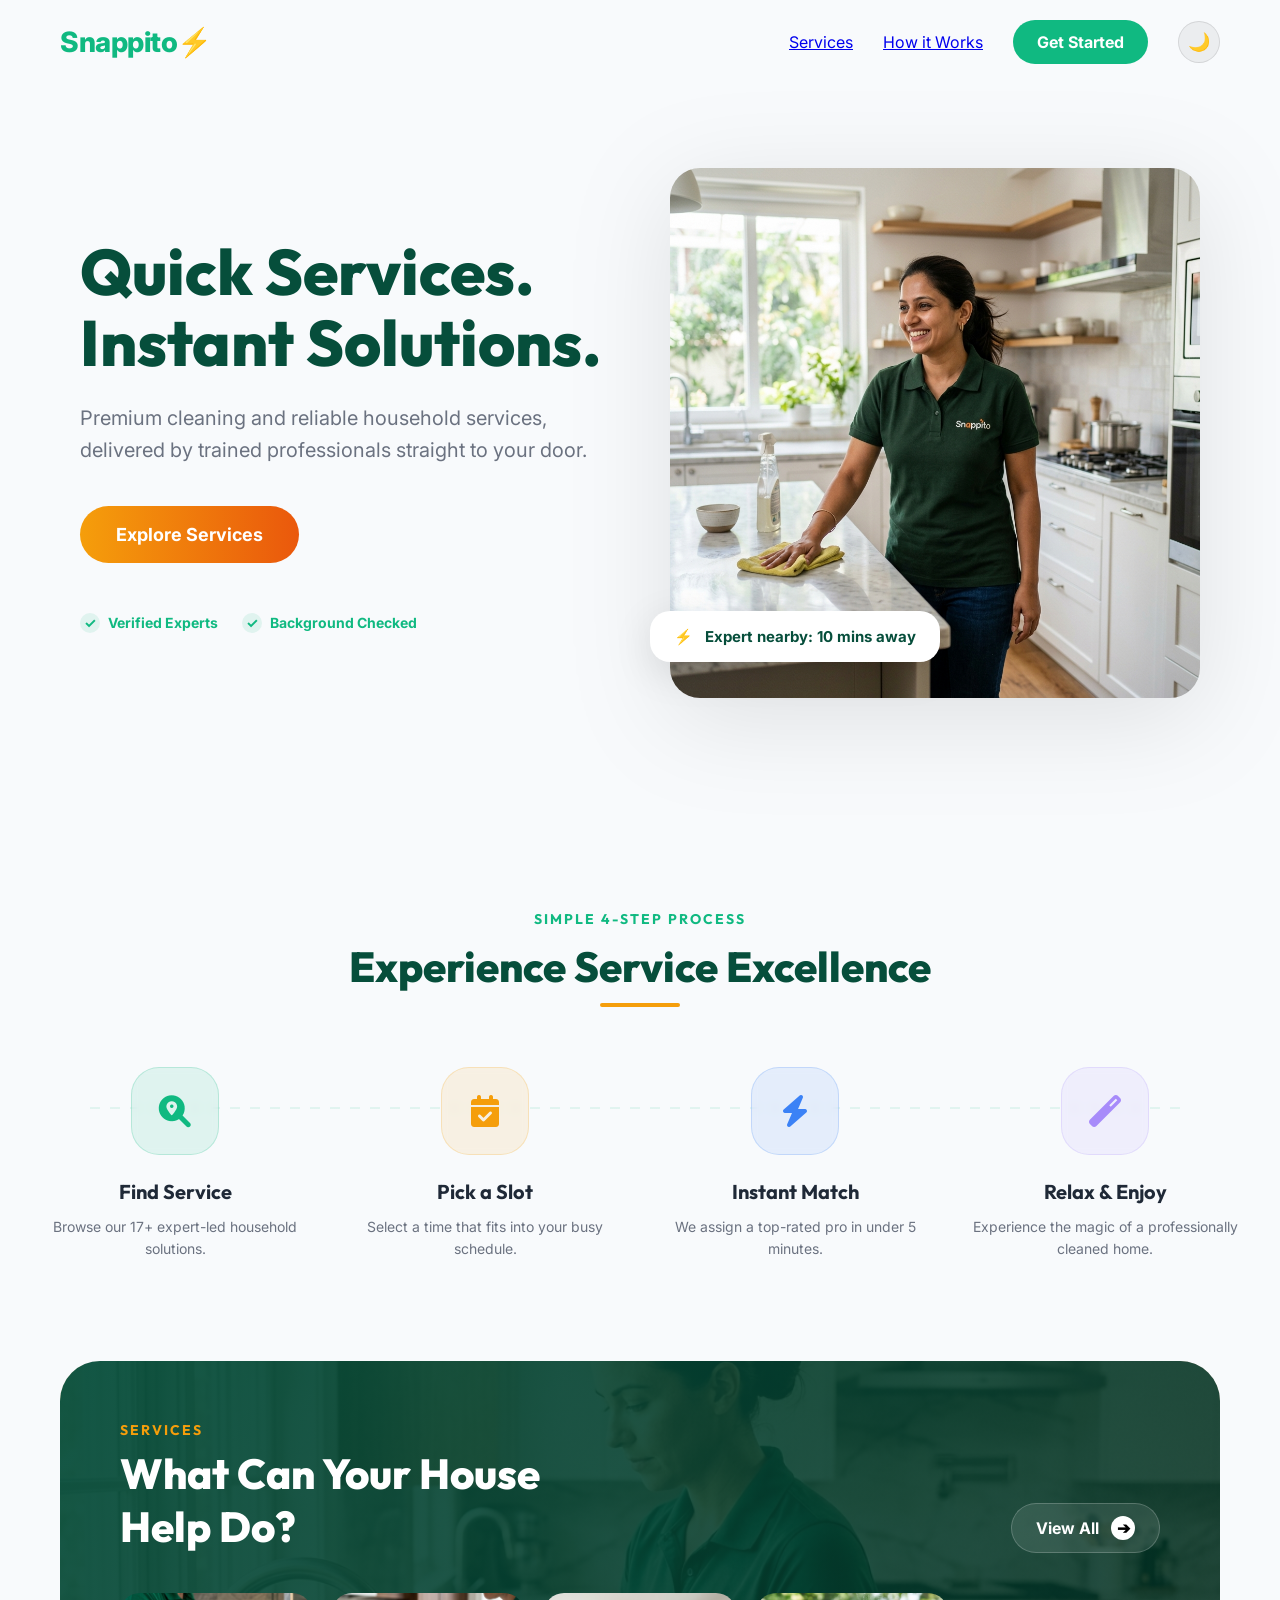
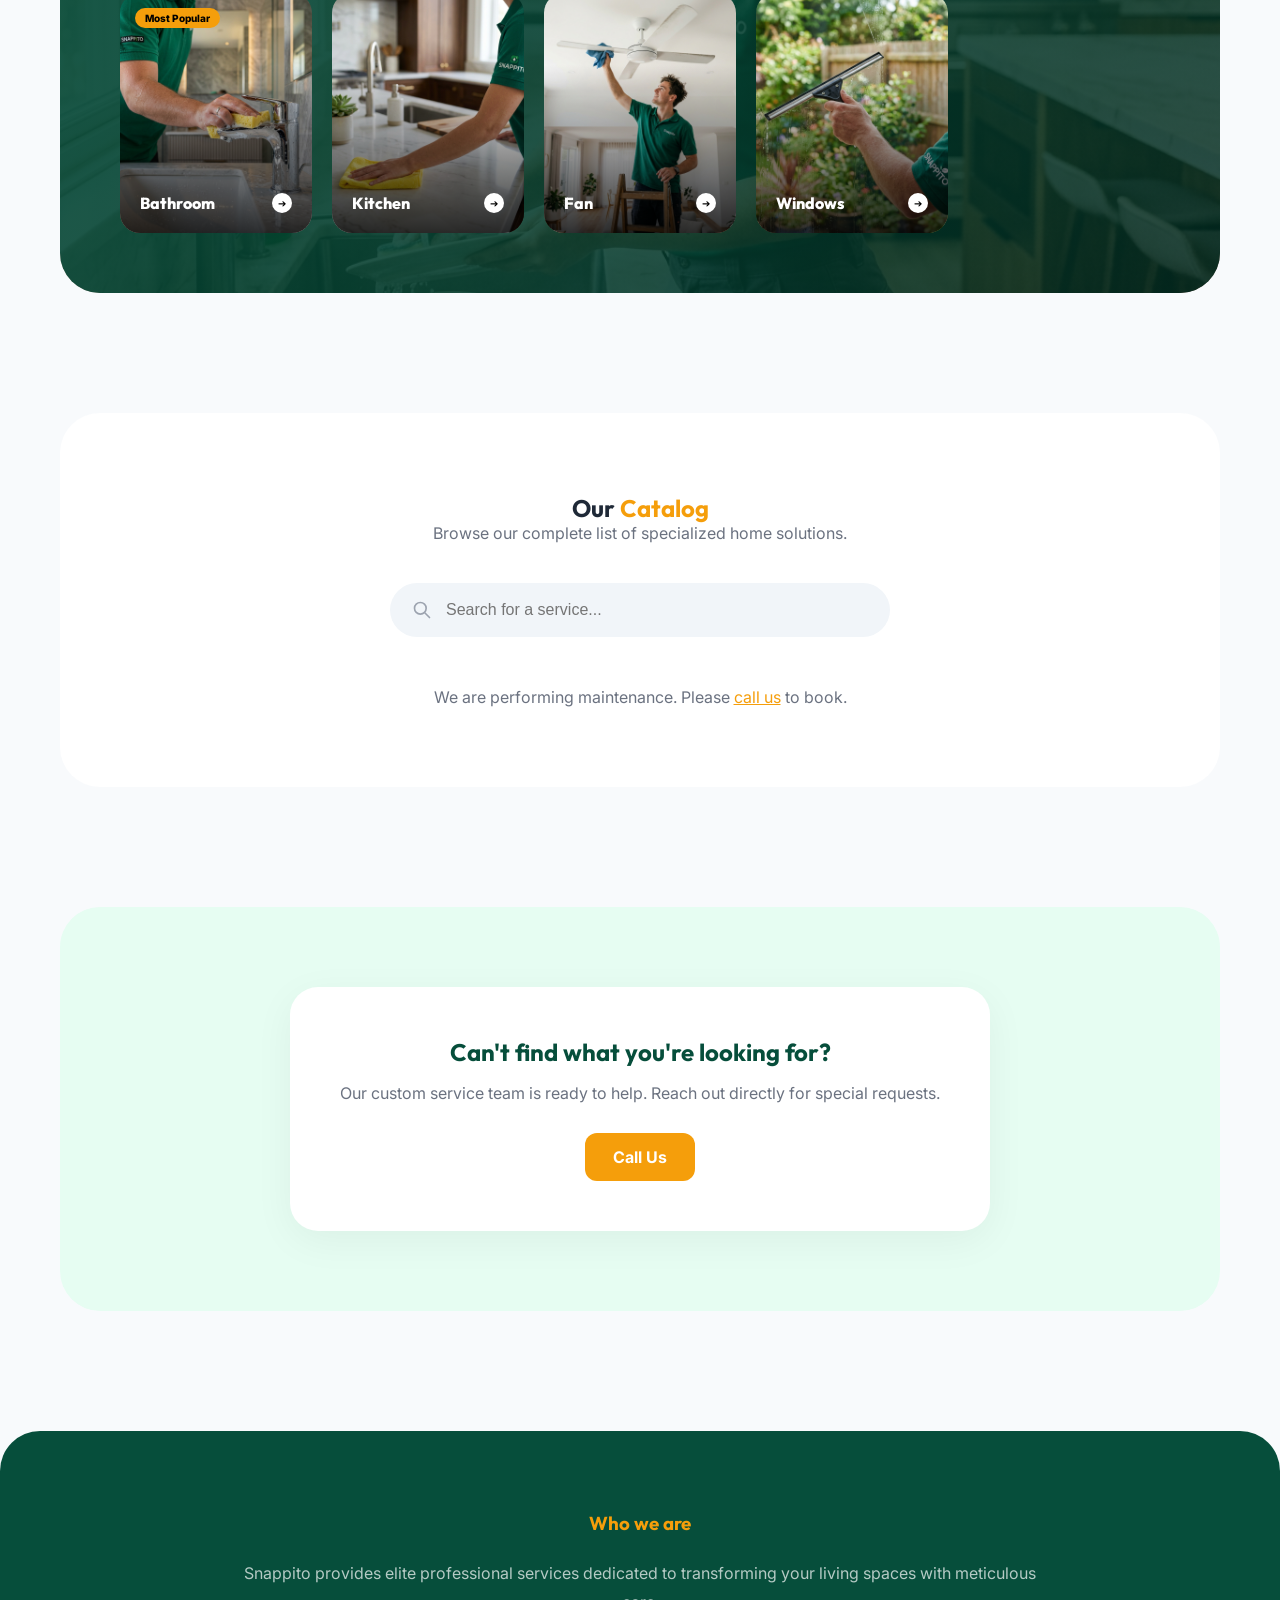
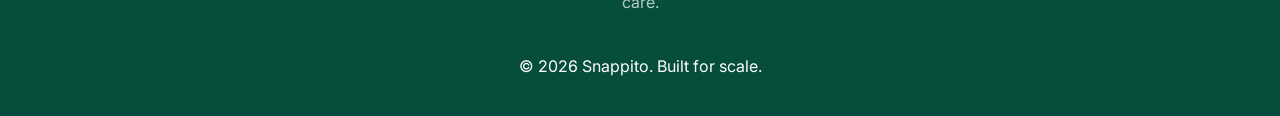
==== commit 891f09e7: "feat: complete administrative command center and harden rbac security" ====
--- a/index.html
+++ b/index.html
@@ -7,6 +7,7 @@
   <link rel="preconnect" href="https://fonts.googleapis.com">
   <link rel="preconnect" href="https://fonts.gstatic.com" crossorigin>
   <link href="https://fonts.googleapis.com/css2?family=Inter:wght@400;500;600;700;800&family=Outfit:wght@700;800&display=swap" rel="stylesheet">
+  <link rel="stylesheet" href="https://cdnjs.cloudflare.com/ajax/libs/font-awesome/6.0.0/css/all.min.css">
   <link rel="stylesheet" href="src/components/ui/Toast.css">
   <style>
     /* ─── Global Variables & Reset ─────────────────────────────── */
@@ -21,6 +22,23 @@
       --text-main: #1f2937;
       --text-muted: #6b7280;
     }
+
+    /* Role Restrictions */
+    .admin-restricted { display: none !important; }
+
+    /* Animation Classes */
+    .step-card {
+      opacity: 0; transform: translateY(30px);
+      transition: all 0.8s cubic-bezier(0.175, 0.885, 0.32, 1.275);
+    }
+    .step-card.visible { opacity: 1; transform: translateY(0); }
+    
+    .process-line {
+      position: absolute; top: 40px; left: 50px; right: 50px;
+      height: 2px; background: repeating-linear-gradient(90deg, var(--primary), var(--primary) 10px, transparent 10px, transparent 20px);
+      opacity: 0.1; z-index: 0;
+    }
+
 
     body.dark-mode {
       --text-main: #f9fafb;
@@ -208,6 +226,50 @@
   </div>
 </header>
 
+<section id="how-it-works" class="container" style="padding: 100px 0; position: relative;">
+  <div style="text-align: center; margin-bottom: 60px;">
+    <h4 style="color: var(--primary); text-transform: uppercase; letter-spacing: 2px; font-size: 14px; margin-bottom: 12px;">Simple 4-Step Process</h4>
+    <h2 style="font-size: 42px; font-weight: 800; color: #064e3b; margin-bottom: 10px;">Experience Service Excellence</h2>
+    <div style="width: 80px; height: 4px; background: var(--secondary); margin: 0 auto; border-radius: 2px;"></div>
+  </div>
+
+  <div style="display: grid; grid-template-columns: repeat(4, 1fr); gap: 40px; position: relative;">
+    <div class="process-line"></div>
+
+    <div class="step-card" style="text-align: center; position: relative; z-index: 1;">
+      <div class="step-icon" style="width: 88px; height: 88px; background: rgba(16, 185, 129, 0.1); border-radius: 28px; display: flex; align-items: center; justify-content: center; margin: 0 auto 24px; font-size: 32px; color: var(--primary); transition: 0.4s; border: 1px solid rgba(16, 185, 129, 0.2); backdrop-filter: blur(5px);">
+        <i class="fas fa-search-location"></i>
+      </div>
+      <h3 style="margin-bottom: 12px; font-size: 20px; font-weight: 700;">Find Service</h3>
+      <p style="color: var(--text-muted); font-size: 14px; line-height: 1.6;">Browse our 17+ expert-led household solutions.</p>
+    </div>
+    
+    <div class="step-card" style="text-align: center; position: relative; z-index: 1; transition-delay: 0.1s;">
+      <div class="step-icon" style="width: 88px; height: 88px; background: rgba(245, 158, 11, 0.1); border-radius: 28px; display: flex; align-items: center; justify-content: center; margin: 0 auto 24px; font-size: 32px; color: var(--secondary); transition: 0.4s; border: 1px solid rgba(245, 158, 11, 0.2); backdrop-filter: blur(5px);">
+        <i class="fas fa-calendar-check"></i>
+      </div>
+      <h3 style="margin-bottom: 12px; font-size: 20px; font-weight: 700;">Pick a Slot</h3>
+      <p style="color: var(--text-muted); font-size: 14px; line-height: 1.6;">Select a time that fits into your busy schedule.</p>
+    </div>
+
+    <div class="step-card" style="text-align: center; position: relative; z-index: 1; transition-delay: 0.2s;">
+      <div class="step-icon" style="width: 88px; height: 88px; background: rgba(59, 130, 246, 0.1); border-radius: 28px; display: flex; align-items: center; justify-content: center; margin: 0 auto 24px; font-size: 32px; color: #3b82f6; transition: 0.4s; border: 1px solid rgba(59, 130, 246, 0.2); backdrop-filter: blur(5px);">
+        <i class="fas fa-bolt"></i>
+      </div>
+      <h3 style="margin-bottom: 12px; font-size: 20px; font-weight: 700;">Instant Match</h3>
+      <p style="color: var(--text-muted); font-size: 14px; line-height: 1.6;">We assign a top-rated pro in under 5 minutes.</p>
+    </div>
+
+    <div class="step-card" style="text-align: center; position: relative; z-index: 1; transition-delay: 0.3s;">
+      <div class="step-icon" style="width: 88px; height: 88px; background: rgba(167, 139, 250, 0.1); border-radius: 28px; display: flex; align-items: center; justify-content: center; margin: 0 auto 24px; font-size: 32px; color: #a78bfa; transition: 0.4s; border: 1px solid rgba(167, 139, 250, 0.2); backdrop-filter: blur(5px);">
+        <i class="fas fa-magic"></i>
+      </div>
+      <h3 style="margin-bottom: 12px; font-size: 20px; font-weight: 700;">Relax & Enjoy</h3>
+      <p style="color: var(--text-muted); font-size: 14px; line-height: 1.6;">Experience the magic of a professionally cleaned home.</p>
+    </div>
+  </div>
+</section>
+
 <main class="container">
 
   <!-- Premium Services Section -->
@@ -274,6 +336,31 @@
   </div>
 </footer>
 
+<script>
+  // Navbar transparency & shadow
+  window.addEventListener('scroll', () => {
+    const nav = document.getElementById('navbar');
+    if (window.scrollY > 50) {
+      nav.classList.add('scrolled');
+    } else {
+      nav.classList.remove('scrolled');
+    }
+  });
+
+  // Smooth scroll for nav links
+  document.querySelectorAll('a[href^="#"]').forEach(anchor => {
+    anchor.addEventListener('click', function (e) {
+      e.preventDefault();
+      const target = document.querySelector(this.getAttribute('href'));
+      if (target) {
+        window.scrollTo({
+          top: target.offsetTop - 100,
+          behavior: 'smooth'
+        });
+      }
+    });
+  });
+</script>
 <script type="module" src="src/app/Home.js"></script>
 </body>
 </html>
--- a/src/components/ui/Toast.css
+++ b/src/components/ui/Toast.css
@@ -0,0 +1,37 @@
+#toast-container {
+  position: fixed;
+  top: 20px;
+  right: 20px;
+  z-index: 9999;
+  display: flex;
+  flex-direction: column;
+  gap: 10px;
+}
+.toast {
+  background: rgba(2, 44, 34, 0.9);
+  backdrop-filter: blur(10px);
+  border: 1px solid rgba(255, 255, 255, 0.2);
+  color: white;
+  padding: 15px 25px;
+  border-radius: 10px;
+  font-family: 'Inter', sans-serif;
+  font-size: 15px;
+  font-weight: 500;
+  box-shadow: 0 10px 30px rgba(0,0,0,0.5);
+  transform: translateX(120%);
+  opacity: 0;
+  transition: all 0.4s cubic-bezier(0.175, 0.885, 0.32, 1.275);
+  display: flex;
+  align-items: center;
+  gap: 12px;
+}
+.toast.show {
+  transform: translateX(0);
+  opacity: 1;
+}
+.toast-icon {
+  font-size: 18px;
+}
+.toast.success { border-left: 5px solid #10b981; }
+.toast.error { border-left: 5px solid #ef4444; }
+.toast.info { border-left: 5px solid #3b82f6; }
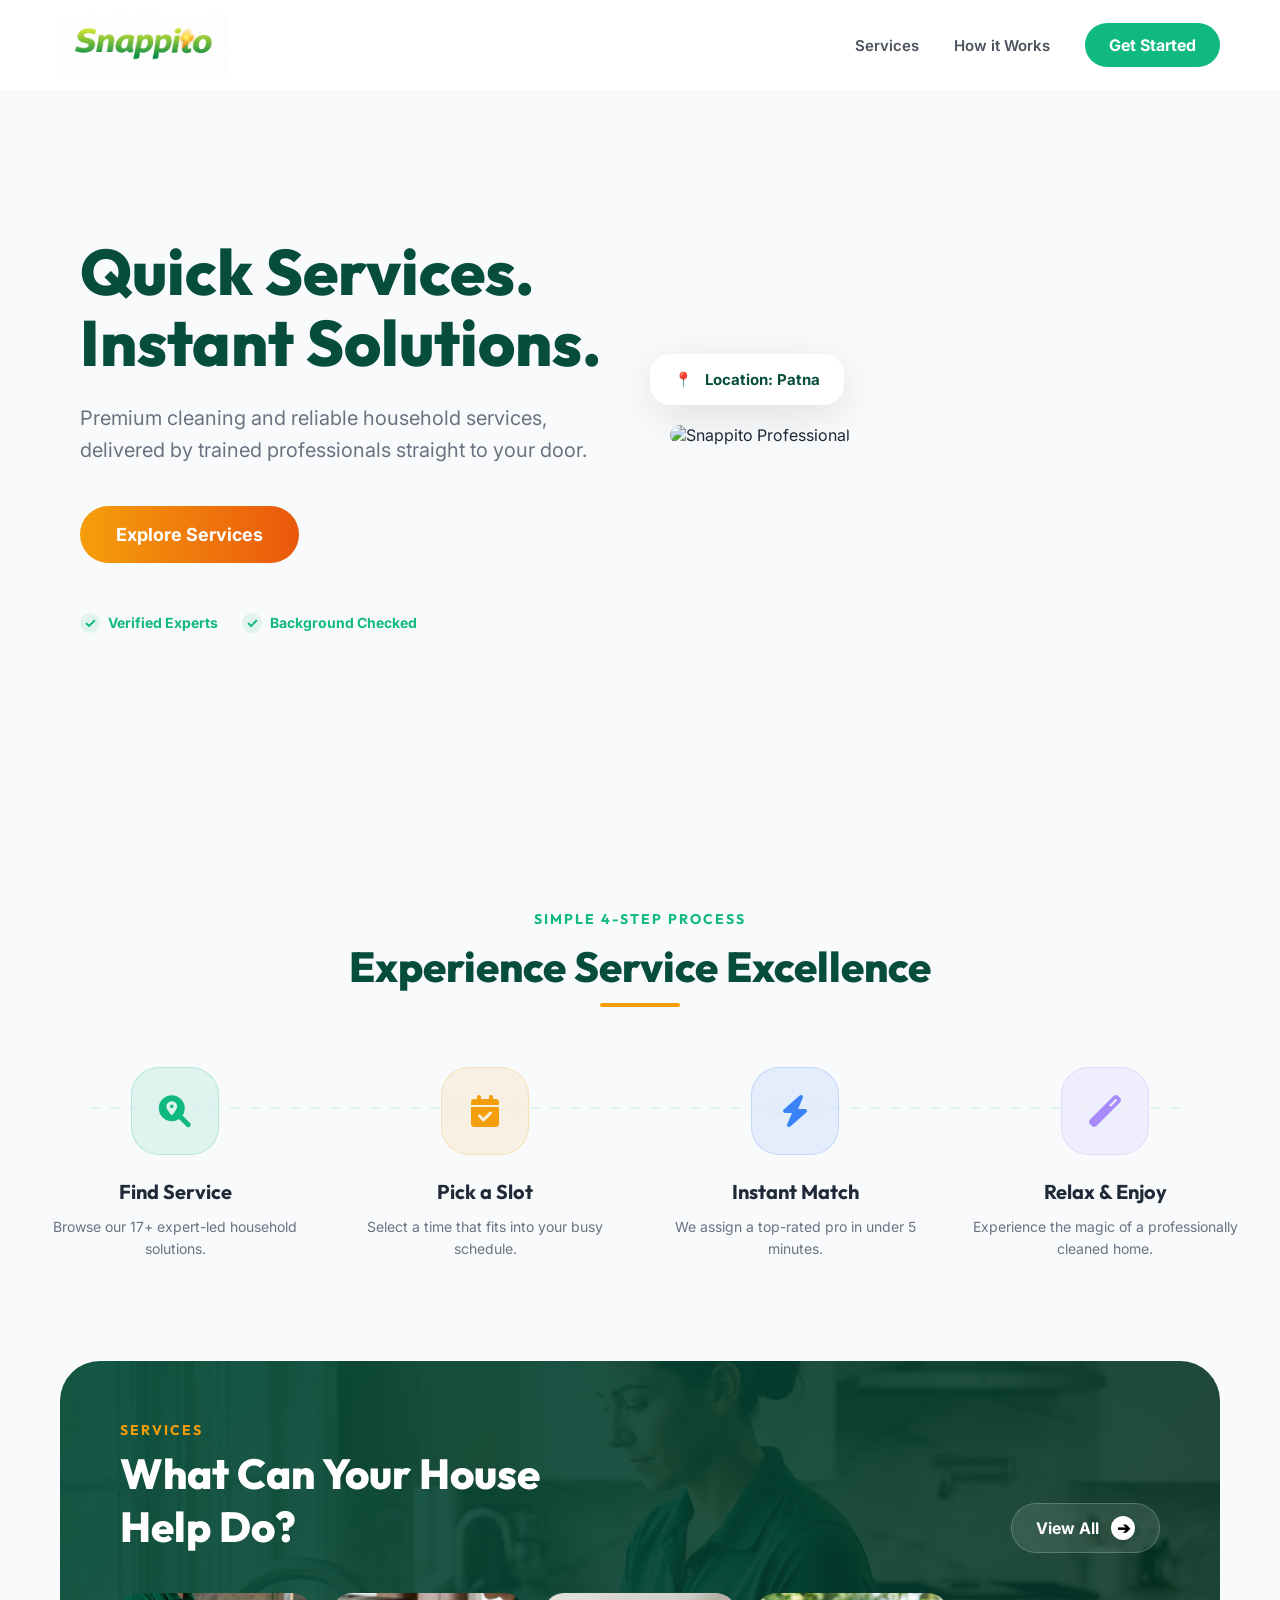
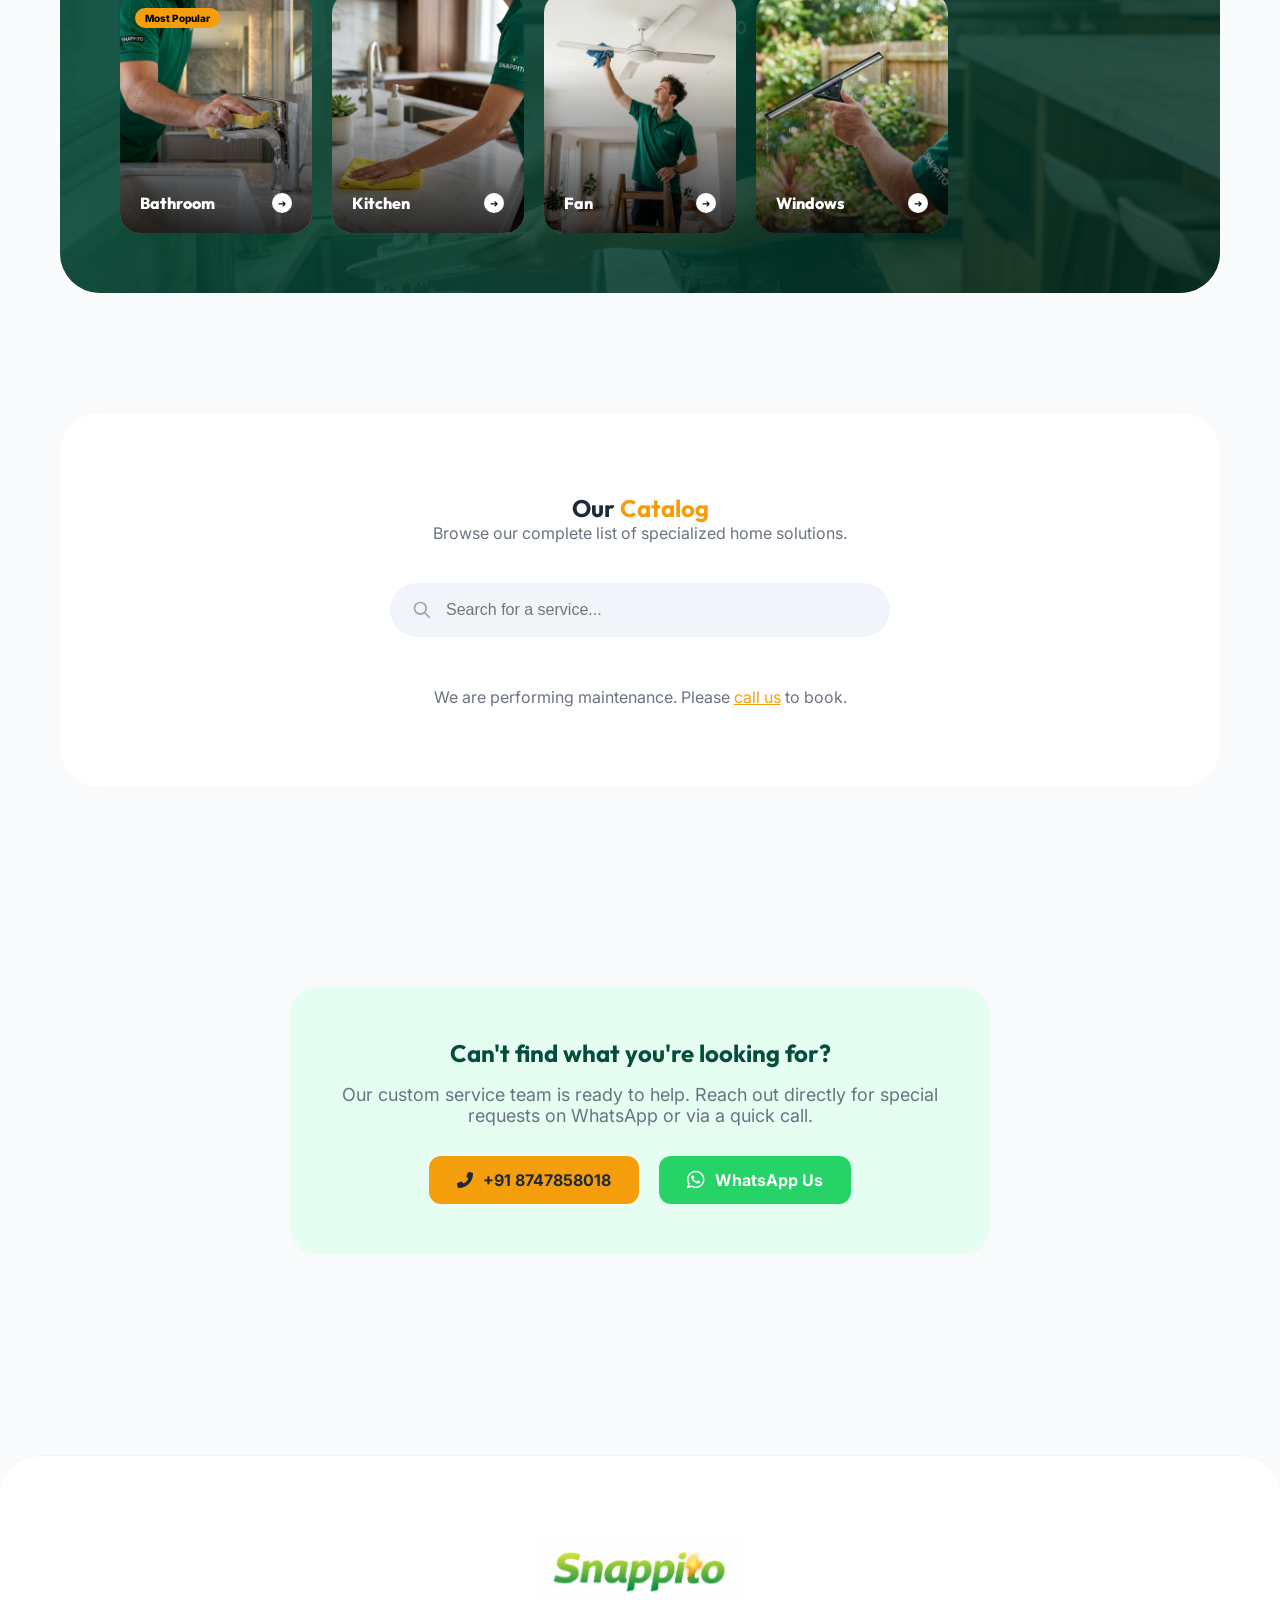
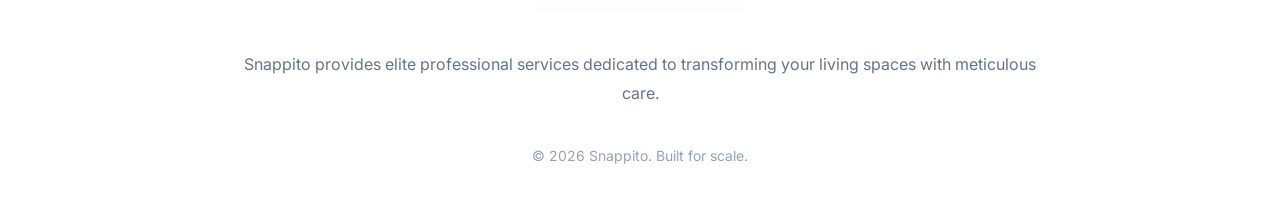
==== commit 3c94c108: "feat: unify branding with high-contrast light mode and theme engine updates" ====
--- a/index.html
+++ b/index.html
@@ -43,6 +43,11 @@
     body.dark-mode {
       --text-main: #f9fafb;
       --text-muted: #9ca3af;
+      --bg-dark: #052e18; /* Lighter dark green than header */
+      --glass-bg: rgba(255,255,255,0.03);
+      --cta-bg: rgba(16, 185, 129, 0.05);
+      --card-bg: rgba(16, 185, 129, 0.06);
+      --section-title: var(--secondary);
       background-color: var(--bg-dark);
     }
 
@@ -77,28 +82,31 @@
     /* ─── Navigation ────────────────────────────────────────────── */
     nav {
       position: fixed; top: 0; left: 0; right: 0;
-      padding: 20px 40px; z-index: 1000;
+      padding: 15px 40px; z-index: 1000;
       transition: all 0.4s ease;
-      background: transparent;
+      background: white;
     }
     nav.scrolled {
-      background: rgba(255, 255, 255, 0.8);
+      background: rgba(255, 255, 255, 0.95);
       backdrop-filter: blur(15px);
       -webkit-backdrop-filter: blur(15px);
-      padding: 15px 40px;
+      padding: 10px 40px;
       box-shadow: 0 4px 20px rgba(0,0,0,0.05);
-      border-bottom: 1px solid rgba(0,0,0,0.05);
-    }
-
+    }
+
+    body.dark-mode nav {
+      background: #02160a;
+    }
     body.dark-mode nav.scrolled {
-      background: rgba(2, 44, 34, 0.8);
-      border-bottom-color: rgba(255,255,255,0.05);
+      background: rgba(2, 22, 10, 0.95);
     }
 
     .nav-container { display: flex; align-items: center; justify-content: space-between; }
-    .logo { font-size: 28px; font-weight: 800; color: #10b981; text-decoration: none; letter-spacing: -0.5px; }
-    .logo span { color: var(--secondary); }
-    .nav-links { display: flex; align-items: center; gap: 30px; }
+    .logo { display: block; height: 60px; text-decoration: none; transition: 0.3s; }
+    .logo img { height: 100%; width: auto; object-fit: contain; }
+    .logo:hover { transform: scale(1.05); }
+    .nav-links { display: flex; align-items: center; gap: 35px; }
+    .nav-link { color: var(--text-main); text-decoration: none; font-weight: 600; font-size: 15px; opacity: 0.8; transition: 0.3s; }
     .nav-link:hover { opacity: 1; color: var(--primary); }
 
     .nav-btn-highlight {
@@ -131,7 +139,7 @@
     .hero-feature::before { content: "✓"; background: rgba(16, 185, 129, 0.1); width: 20px; height: 20px; display: flex; align-items: center; justify-content: center; border-radius: 50%; }
 
     .hero-image-container { flex: 1; position: relative; }
-    .hero-image { width: 100%; max-width: 550px; border-radius: 30px; filter: drop-shadow(0 20px 50px rgba(0,0,0,0.1)); }
+    .hero-image { width: 100%; max-width: 550px; max-height: 550px; object-fit: cover; border-radius: 30px; filter: drop-shadow(0 20px 50px rgba(0,0,0,0.1)); }
     .hero-floating-card {
       position: absolute; bottom: 40px; left: -20px;
       background: white; padding: 16px 24px; border-radius: 20px;
@@ -188,7 +196,12 @@
     body.dark-mode #full-services { background: var(--glass-bg); }
 
     /* ─── Footer ────────────────────────────────────────────────── */
-    #contact { background-color: #064e3b; color: white; padding: 80px 20px 40px; text-align: center; border-radius: 40px 40px 0 0; }
+    #contact { background-color: white; color: #064e3b; padding: 80px 20px 40px; text-align: center; border-radius: 40px 40px 0 0; border-top: 1px solid #f1f5f9; }
+
+    /* Misc dynamic text colors */
+    .dynamic-title { color: #064e3b; }
+    body.dark-mode .dynamic-title { color: var(--secondary); }
+    body.dark-mode .dynamic-subtitle { color: var(--primary); }
   </style>
 </head>
 
@@ -196,14 +209,16 @@
 
 <nav id="navbar">
   <div class="nav-container container">
-    <a href="index.html" class="logo">Snappito<span>⚡</span></a>
+    <a href="index.html" class="logo">
+      <img id="main-logo" src="src/assets/images/logo_white_bg.png" alt="Snappito">
+    </a>
     <div class="nav-links">
       <a href="#services" class="nav-link">Services</a>
       <a href="#how-it-works" class="nav-link">How it Works</a>
       <a href="signup.html" id="nav-action-btn" class="nav-btn-highlight">Get Started</a>
-      <button id="theme-toggle" class="theme-switch" aria-label="Toggle Theme">
+      <!-- <button id="theme-toggle" class="theme-switch" aria-label="Toggle Theme">
         <span class="icon">🌙</span>
-      </button>
+      </button> -->
     </div>
   </div>
 </nav>
@@ -219,17 +234,17 @@
     </div>
   </div>
   <div class="hero-image-container">
-    <img src="src/assets/images/hero_expert.png" alt="Snappito Professional" class="hero-image">
+    <img src="src/assets/images/hero_male.png" alt="Snappito Professional" class="hero-image">
     <div class="hero-floating-card">
-      <span class="amber-icon">⚡</span> Expert nearby: 10 mins away
+      <span class="amber-icon">📍</span> Location: Patna
     </div>
   </div>
 </header>
 
 <section id="how-it-works" class="container" style="padding: 100px 0; position: relative;">
   <div style="text-align: center; margin-bottom: 60px;">
-    <h4 style="color: var(--primary); text-transform: uppercase; letter-spacing: 2px; font-size: 14px; margin-bottom: 12px;">Simple 4-Step Process</h4>
-    <h2 style="font-size: 42px; font-weight: 800; color: #064e3b; margin-bottom: 10px;">Experience Service Excellence</h2>
+    <h4 class="dynamic-subtitle" style="color: var(--primary); text-transform: uppercase; letter-spacing: 2px; font-size: 14px; margin-bottom: 12px;">Simple 4-Step Process</h4>
+    <h2 class="dynamic-title" style="font-size: 42px; font-weight: 800; margin-bottom: 10px;">Experience Service Excellence</h2>
     <div style="width: 80px; height: 4px; background: var(--secondary); margin: 0 auto; border-radius: 2px;"></div>
   </div>
 
@@ -318,11 +333,18 @@
   </section>
 
   <!-- Help CTA -->
-  <section id="help-cta" class="scroll-anim" style="background-color: #e6fdf2; padding: 80px 20px; border-radius: 40px;">
-    <div style="max-width: 700px; margin: 0 auto; background: white; border-radius: 28px; padding: 50px; text-align: center; box-shadow: 0 10px 40px rgba(0,0,0,0.05);">
-        <h2 style="color: #064e3b; margin-bottom: 16px;">Can't find what you're looking for?</h2>
-        <p style="color: var(--text-muted); margin-bottom: 30px;">Our custom service team is ready to help. Reach out directly for special requests.</p>
-        <a href="tel:8747858018" class="btn" style="background: var(--secondary); color: white;">Call Us</a>
+  <section id="help-cta" class="scroll-anim" style="padding: 80px 20px;">
+    <div style="max-width: 700px; margin: 0 auto; background: var(--cta-bg, #e6fdf2); border-radius: 28px; padding: 50px; text-align: center; border: 1px solid var(--glass-border);">
+        <h2 class="dynamic-title" style="margin-bottom: 16px;">Can't find what you're looking for?</h2>
+        <p style="color: var(--text-muted); margin-bottom: 30px; font-size: 18px;">Our custom service team is ready to help. Reach out directly for special requests on WhatsApp or via a quick call.</p>
+        <div style="display: flex; gap: 20px; justify-content: center; flex-wrap: wrap;">
+            <a href="tel:+918747858018" class="btn" style="background: var(--secondary); color: #1e293b; display: flex; align-items: center; gap: 10px;">
+                <i class="fas fa-phone-alt"></i> +91 8747858018
+            </a>
+            <a href="https://wa.me/918747858018" target="_blank" class="btn" style="background: #25D366; color: white; display: flex; align-items: center; gap: 10px;">
+                <i class="fab fa-whatsapp" style="font-size: 20px;"></i> WhatsApp Us
+            </a>
+        </div>
     </div>
   </section>
 
@@ -330,9 +352,12 @@
 
 <footer id="contact">
   <div class="container">
-    <h3 style="color: var(--secondary); margin-bottom: 24px;">Who we are</h3>
-    <p style="color: rgba(255,255,255,0.7); max-width: 800px; margin: 0 auto 40px; line-height: 1.8;">Snappito provides elite professional services dedicated to transforming your living spaces with meticulous care.</p>
-    <p>© 2026 Snappito. Built for scale.</p>
+    <div id="footer-logo-container" style="margin-bottom: 35px; background: transparent; display: inline-block; padding: 0; border-radius: 12px;">
+      <img id="footer-logo" src="src/assets/images/logo_white_bg.png" alt="Snappito" style="height: 75px;">
+    </div>
+    <!-- <h3 style="color: var(--primary); margin-bottom: 24px;">Who we are</h3> -->
+    <p style="color: #64748b; max-width: 800px; margin: 0 auto 40px; line-height: 1.8;">Snappito provides elite professional services dedicated to transforming your living spaces with meticulous care.</p>
+    <p style="color: #94a3b8; font-size: 14px; margin-top: 40px;">© 2026 Snappito. Built for scale.</p>
   </div>
 </footer>
 
@@ -361,6 +386,7 @@
     });
   });
 </script>
+<script src="src/app/ThemeEngine.js"></script>
 <script type="module" src="src/app/Home.js"></script>
 </body>
 </html>
